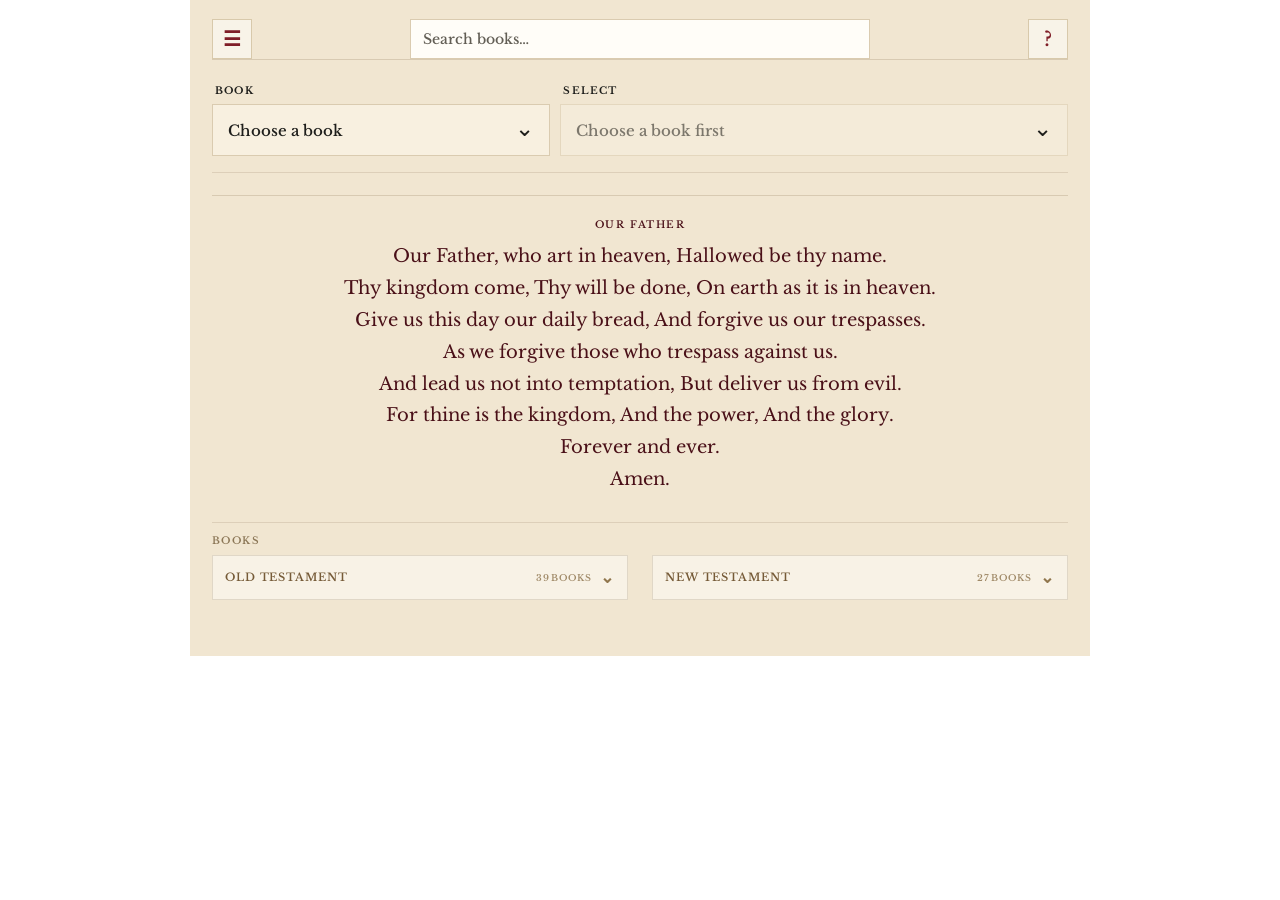
==== index.html @ ca4debf5 "Initial commit" ====
<!doctype html>
<html lang="en" data-page-font="caslon">
<head>
  <meta charset="utf-8" />
  <meta name="viewport" content="width=device-width, initial-scale=1, viewport-fit=cover" />
  <meta name="theme-color" content="#ffffff" />
  <title>Still Waters</title>
  <link rel="preconnect" href="https://fonts.googleapis.com" />
  <link rel="preconnect" href="https://fonts.gstatic.com" crossorigin />
  <link href="https://fonts.googleapis.com/css2?family=DM+Sans:wght@400;500;600&family=EB+Garamond:wght@400;500;600&family=Playfair+Display:wght@500;600&family=IM+Fell+English&family=Crimson+Pro:wght@400;500;600&family=Libre+Baskerville:wght@400;700&family=Old+Standard+TT:wght@400;700&family=Source+Serif+4:wght@400;500;600&display=swap" rel="stylesheet" />
  <link rel="stylesheet" href="style.css" />
  <link rel="stylesheet" href="directory.css" />
  <link rel="stylesheet" href="dictionary-ui.css" />
  <link rel="stylesheet" href="music-player.css" />
  <link rel="stylesheet" href="button-hints.css" />
  <link rel="stylesheet" href="help-tour.css" />
</head>
<body>
  <main class="shell">
    <header class="topline site-header"><div class="site-head-controls"><button id="tool-sidebar-toggle" class="tool-sidebar-toggle" type="button" aria-controls="tool-sidebar" aria-expanded="false" aria-label="Open tools sidebar" title="Tools">☰</button><div class="book-search-wrap header-book-search"><input id="book-search" type="search" aria-label="Search Bible books" aria-controls="book-search-results" aria-expanded="false" autocomplete="off" placeholder="Search books…" /><div id="book-search-results" class="book-search-results" role="listbox" aria-label="Matching Bible books" hidden></div></div><button id="open-help-tour" class="help-tour-launch" type="button" title="How to use this app" aria-label="Open the app guide">?</button></div></header>
    <aside id="tool-sidebar" class="tool-sidebar" role="dialog" aria-modal="true" aria-labelledby="tool-sidebar-title" hidden><div class="tool-sidebar-backdrop" data-close-tool-sidebar></div><section class="tool-sidebar-panel"><div class="tool-sidebar-heading"><h2 id="tool-sidebar-title">Tools</h2><button id="tool-sidebar-close" type="button" aria-label="Close tools">×</button></div><div class="topline-actions sidebar-actions"><div class="header-saved-tools" role="group" aria-label="Saved verses"><span id="saved-summary" class="saved-summary" title="Saved verses">0 ☆</span><div class="export-actions" aria-label="Back up saved verses"><button id="download-zip" type="button" title="Download saved verses as a ZIP" aria-label="Download saved verses as a ZIP" disabled>Download</button><input id="import-saved-json" type="file" accept=".json,application/json" hidden /></div><div class="music-widget"><button id="music-note-toggle" class="music-note-toggle" type="button" aria-label="Open music and score player" aria-expanded="false" title="Music">♫</button><section id="music-panel" class="music-panel" aria-label="Music and score player" hidden><div class="music-panel-heading"><span>Music &amp; scores</span><button id="close-music-panel" type="button" aria-label="Close music panel">×</button></div><label class="music-control-label" for="music-format-select">Playlist</label><select id="music-format-select" class="music-select"><option value="midi">Hymn MIDI</option><option value="responsorial">Responsorial MIDI</option><option value="christmas">Christmas MIDI</option><option value="mp3">MP3</option></select><label id="music-song-label" class="music-control-label" for="midi-track-select">Song</label><select id="midi-track-select" class="music-select" disabled></select><label id="music-score-label" class="music-control-label" for="score-pdf-select" hidden>Score PDF</label><select id="score-pdf-select" class="music-select" hidden><option value="">Choose a score…</option><option value="christmas.pdf">Christmas score</option><option value="singlescorepdf.pdf">Single score</option></select><div id="midi-transpose-row" class="midi-transpose-row"><span id="midi-key-readout">Key: —</span><select id="midi-transpose-select" aria-label="Transpose song" disabled></select></div><div id="midi-player-controls" class="midi-player-controls"><button id="midi-previous" type="button" aria-label="Previous song" title="Previous" disabled>◀</button><button id="midi-play" type="button" aria-label="Play song" title="Play" disabled>▶</button><button id="midi-next" type="button" aria-label="Next song" title="Next" disabled>▶|</button></div><audio id="mp3-audio" preload="none" hidden></audio><p id="midi-player-status" class="midi-player-status" role="status" aria-live="polite">Loading hymn playlist…</p></section></div><button id="open-kjv-dictionary" class="dictionary-launch dictionary-top-button" type="button" title="Dictionary" aria-label="Open the word dictionary">Aa</button><button id="open-bible-dictionary" class="dictionary-launch dictionary-top-button religious-dictionary-button" type="button" title="Religious dictionary" aria-label="Open Easton’s and Smith’s Bible dictionaries">B</button><div class="translation-menu-wrap"><button id="translation-toggle" type="button" aria-label="Choose Bible translation" aria-haspopup="true" aria-expanded="false" title="Translation">KJV</button><div id="translation-popover" class="translation-popover" hidden><label id="translation-field" class="field translation-field"><span class="field-label">Translation</span><span class="select-wrap"><select id="translation-select" aria-label="Choose a Bible translation" disabled><option>King James Version</option></select><span class="select-chevron" aria-hidden="true">⌄</span></span></label></div></div><span id="export-status" class="export-status" role="status" aria-live="polite"></span><div id="selection-tools" class="selection-tools" hidden><span id="selection-summary"></span><button id="save-highlight" type="button" hidden>Save highlight</button><button id="favorite-selection" type="button">Favorite selected</button><button id="copy-selection" type="button">Copy selected</button><button id="clear-selection" type="button">Clear</button></div></div><div class="prayer-menu-wrap"><button id="open-prayers" class="prayer-launch" type="button" aria-label="Choose a prayer" aria-haspopup="menu" aria-expanded="false" aria-controls="prayer-menu" title="Prayer"><span class="toolbar-icon-emoji" aria-hidden="true">⛪</span></button><div id="prayer-menu" class="prayer-menu" role="menu" aria-label="Prayers" hidden></div></div><div class="backup-wrap"><button id="backup-menu-toggle" class="backup-launch" type="button" aria-haspopup="menu" aria-expanded="false" aria-controls="backup-menu" aria-label="Save/Load App" title="Save/Load App"><span class="toolbar-icon-emoji" aria-hidden="true">💾</span></button><div id="backup-menu" class="backup-menu" role="menu" aria-label="Saved verse backup" hidden><button id="download-json" type="button" role="menuitem" disabled>Save app</button><button id="import-json-button" type="button" role="menuitem">Load app</button></div></div><button id="toggle-book-art-gallery" class="gallery-visibility-toggle" type="button" aria-controls="book-art-gallery" aria-expanded="false" aria-label="Show images at the bottom of the page" title="Show or hide images"><span aria-hidden="true">▧</span><span class="gallery-visibility-label">Show images</span></button><button id="side-art-toggle" class="side-art-toggle" type="button" aria-controls="side-art-left side-art-right" aria-expanded="false" aria-label="Show side images" title="Show side images"><span aria-hidden="true">▧</span><span class="side-art-toggle-label">Side images</span></button><button id="download-bible-zip" type="button" aria-label="Download the complete Bible as a ZIP" title="Download all" disabled><span class="toolbar-icon-emoji" aria-hidden="true">📖</span></button><button id="open-content-downloads" type="button" class="content-download-launch" aria-label="Download selected topics, devotionals, survey results, or prayers" title="Download selected content"><span class="toolbar-icon-emoji" aria-hidden="true">⬇</span></button></div></section></aside>
    <aside id="side-art-left" class="side-art side-art-left" aria-hidden="true" hidden><div id="side-art-left-stack" class="side-art-stack"></div></aside>
    <aside id="side-art-right" class="side-art side-art-right" aria-hidden="true" hidden><div id="side-art-right-stack" class="side-art-stack"></div></aside>
    <section class="browse" aria-label="Browse scripture">
      <label class="field book-field">
        <span class="field-label">Book</span>
        <span class="select-wrap"><select id="book-select" aria-label="Choose a book"><option value="" selected disabled>Choose a book</option></select><span class="select-chevron" aria-hidden="true">⌄</span></span>
      </label>
      <label class="field chapter-field">
        <span class="field-label" id="chapter-label">Select</span>
        <span class="select-wrap"><select id="chapter-select" aria-label="Chapter" disabled><option value="" selected disabled>Choose a book first</option></select><span class="select-chevron" aria-hidden="true">⌄</span></span>
      </label>
      <label class="field topic-field" id="topic-field" aria-hidden="true">
        <span class="field-label">Topic</span>
        <span class="select-wrap"><select id="topic-select" aria-label="Choose a topic" disabled><option value="" selected disabled>Choose a topic</option></select><span class="select-chevron" aria-hidden="true">⌄</span></span>
      </label>
    </section>
    <section class="reading" aria-live="polite">
      <div class="section-heading">
        <div><p class="eyebrow" id="topic-kicker"></p><h2 id="topic-title"></h2></div>
      </div>
      <div id="selected-chapter"></div>
      <p class="empty-state" id="empty-state" hidden>No matching chapters.</p>
    </section>
    <section class="our-father-prayer" aria-labelledby="our-father-title">
      <h2 id="our-father-title">Our Father</h2>
      <div id="our-father-prayer-text"></div>
    </section>
    <nav id="book-directory" class="book-directory" aria-label="Bible books">
      <div class="directory-label">Books</div>
      <div id="book-link-list" class="book-directory-groups"></div>
      <div id="book-info-card" class="book-info-card" role="tooltip" hidden></div>
    </nav>
    <section id="book-art-gallery" class="book-art-gallery" aria-label="Biblical artwork" hidden>
      <div id="book-art-grid" class="book-art-grid"></div>
    </section>
    <dialog id="gallery-lightbox" class="gallery-lightbox" aria-label="Enlarged artwork">
      <button class="gallery-lightbox-close" type="button" aria-label="Close enlarged image">×</button>
      <img id="gallery-lightbox-image" alt="" />
    </dialog>
    <div id="font-menu" class="font-menu" role="menu" aria-label="Choose a page font" hidden></div>
  </main>
  <dialog id="bible-export-dialog" class="bible-export-dialog" aria-labelledby="bible-export-title">
    <div class="dialog-heading">
      <div><p class="eyebrow">FULL BIBLE EXPORT</p><h2 id="bible-export-title">Are you sure you want to download the Bible?</h2></div>
      <button id="close-bible-export" class="dialog-close" type="button" aria-label="Close">×</button>
    </div>
    <p class="bible-export-copy">Download all books, or choose just the books you need.</p>
    <div id="bible-export-choices" class="bible-export-choices">
      <button id="export-all-bible" class="bible-export-action" type="button">Download all 66 books</button>
      <button id="show-bible-book-picker" class="bible-export-action secondary" type="button">Choose specific books</button>
    </div>
    <section id="bible-book-picker" class="bible-book-picker" hidden>
      <div class="bible-picker-heading"><h3>Select books</h3><span id="bible-selection-count">0 selected</span></div>
      <div id="bible-export-book-list" class="bible-export-book-list"></div>
      <div class="bible-picker-actions"><button id="back-bible-export" class="bible-export-back" type="button">Back</button><button id="export-selected-bible" class="bible-export-action" type="button" disabled>Download selected books</button></div>
    </section>
    <p id="bible-export-dialog-status" class="bible-export-dialog-status" role="status" aria-live="polite"></p>
  </dialog>
  <dialog id="content-download-dialog" class="verse-dialog content-download-dialog" aria-labelledby="content-download-title">
    <div class="dialog-heading"><div><p class="eyebrow">DOWNLOAD SELECTIONS</p><h2 id="content-download-title">Choose what to download</h2></div><button id="close-content-download" class="dialog-close" type="button" aria-label="Close downloads">×</button></div>
    <div class="content-download-tabs" role="tablist" aria-label="Download category">
      <button type="button" role="tab" data-content-kind="topics" aria-selected="true">Topics</button>
      <button type="button" role="tab" data-content-kind="devotionals" aria-selected="false">Devotionals</button>
      <button type="button" role="tab" data-content-kind="surveys" aria-selected="false">Survey results</button>
      <button type="button" role="tab" data-content-kind="prayers" aria-selected="false">Prayers</button>
    </div>
    <p id="content-download-summary" class="content-download-summary">Select topics to export with their related chapters.</p>
    <div class="content-download-tools"><input id="content-download-search" type="search" autocomplete="off" placeholder="Filter selections…" aria-label="Filter download selections" /><button id="content-download-select-visible" type="button">Select visible</button></div>
    <div id="content-download-list" class="content-download-list" role="group" aria-label="Available downloads"></div>
    <div class="content-download-footer"><span id="content-download-count">0 selected</span><button id="download-content-selected" type="button" disabled>Download selected (.txt)</button></div>
    <p id="content-download-status" class="content-download-status" role="status" aria-live="polite"></p>
  </dialog>
  <dialog id="experience-dialog" class="experience-dialog" aria-label="Devotional and survey">
    <div class="dialog-heading"><button id="close-experience-dialog" class="dialog-close" type="button" aria-label="Close">×</button></div>
    <div class="experience-choices"><a class="experience-choice" href="sermon.html">Devotional <span aria-hidden="true">↗</span></a><button id="open-message-questionnaire" class="experience-choice" type="button">Survey <span aria-hidden="true">↗</span></button></div>
  </dialog>
  <dialog id="dictionary-dialog" class="verse-dialog dictionary-dialog" aria-labelledby="dictionary-title">
    <div class="dialog-heading">
      <div><p class="eyebrow">KING JAMES VERSION</p><h2 id="dictionary-title">Word dictionary</h2></div>
      <button id="close-dictionary" class="dialog-close" type="button" aria-label="Close dictionary">×</button>
    </div>
    <p id="dictionary-summary" class="dictionary-summary">Building the KJV word index…</p>
    <label class="dictionary-search-wrap"><span class="sr-only">Find a KJV word</span><input id="dictionary-search" type="search" autocomplete="off" placeholder="Search all KJV words…" /></label>
    <div class="dictionary-columns">
      <div id="dictionary-word-list" class="dictionary-word-list" role="listbox" aria-label="KJV words"></div>
      <section id="dictionary-entry" class="dictionary-entry" aria-live="polite"><p class="dictionary-prompt">Choose a word to see its pronunciation, part of speech, definitions, and KJV usage.</p></section>
    </div>
  </dialog>
  <dialog id="bible-dictionary-dialog" class="verse-dialog dictionary-dialog bible-dictionary-dialog" aria-labelledby="bible-dictionary-title">
    <div class="dialog-heading">
      <div><p class="eyebrow">EASTON’S · SMITH’S</p><h2 id="bible-dictionary-title">Religious dictionary</h2></div>
      <button id="close-bible-dictionary" class="dialog-close" type="button" aria-label="Close religious dictionary">×</button>
    </div>
    <p id="bible-dictionary-summary" class="dictionary-summary">Search local Easton’s and Smith’s Bible dictionary entries.</p>
    <label class="dictionary-search-wrap"><span class="sr-only">Search religious dictionary</span><input id="bible-dictionary-search" type="search" autocomplete="off" placeholder="Search a Bible name or term…" /></label>
    <div class="dictionary-columns">
      <div id="bible-dictionary-results" class="dictionary-word-list" role="listbox" aria-label="Religious dictionary entries"><p class="dictionary-prompt">Enter a name or term to begin.</p></div>
      <section id="bible-dictionary-detail" class="dictionary-entry" aria-live="polite"><p class="dictionary-prompt">Choose an entry to read its definition and Scripture references.</p></section>
    </div>
  </dialog>
  <dialog id="verse-dialog" class="verse-dialog" aria-labelledby="dialog-reference">
    <div class="dialog-heading">
      <div><p class="eyebrow">A closer look</p><h2 id="dialog-reference"></h2></div>
      <button id="close-verse-dialog" class="dialog-close" type="button" aria-label="Close">×</button>
    </div>
    <div class="verse-pagination">
      <button id="previous-verse" type="button">‹ Previous</button>
      <span id="verse-position"></span>
      <button id="next-verse" type="button">Next ›</button>
    </div>
    <div class="scroll-reader-controls">
      <button id="scroll-mode-toggle" type="button" aria-pressed="false">Scroll rest of this book</button>
      <label id="scroll-speed-control" hidden>Speed <input id="scroll-speed" type="range" min="5" max="80" step="5" value="20" /><output id="scroll-speed-value">20 px/s</output></label>
    </div>
    <div id="scroll-reader-pane" class="scroll-reader-pane" aria-label="Scrolling reading from this verse to the end of this book" tabindex="0" hidden></div>
    <label class="read-progress-toggle"><input id="mark-read-verse" type="checkbox"><span>Mark as read</span></label>
    <section class="translation-block">
      <div class="translation-heading"><p id="translation-name" class="translation-label">King James Version</p></div>
      <p id="dialog-kjv" class="dialog-verse"></p>
      <details id="all-translation-details" class="all-translation-details">
        <summary>See all translation versions</summary>
        <p id="translation-compare-status" class="translation-compare-status" role="status" aria-live="polite"></p>
        <div id="all-translation-versions" class="all-translation-versions"></div>
      </details>
    </section>
    <div class="verse-tools">
      <div class="verse-action-row"><button id="favorite-verse" class="favorite-button" type="button" aria-pressed="false">☆ Favorite</button><button id="highlight-verse" class="highlight-verse-button" type="button" aria-pressed="false">Highlight verse</button><button id="copy-active-verse" class="copy-verse-button" type="button">Copy verse</button></div>
      <label class="note-label" for="verse-note">Your note<textarea id="verse-note" rows="4" placeholder="Add a note to this verse…"></textarea></label>
      <div class="note-actions"><span id="note-status" role="status"></span><button id="save-note" class="save-note-button" type="button">Save note</button></div>
      <div class="verse-export-actions"><button id="download-current-jpg" type="button">Download JPG</button><button id="download-current-verse" type="button">All formats ZIP</button><span id="verse-export-status" role="status" aria-live="polite"></span></div>
    </div>
  </dialog>
  <dialog id="message-dialog" class="message-dialog" aria-labelledby="message-dialog-title">
    <div class="dialog-heading">
      <div><h2 id="message-dialog-title">Survey</h2></div>
      <button id="close-message-dialog" class="dialog-close" type="button" aria-label="Close">×</button>
    </div>
    <p class="message-privacy">Answer whichever questions you like—one or several. Your answers help choose Scripture and shape a short reflection; they aren’t saved by this page.</p>
    <button id="random-survey-answers" class="random-survey-answers" type="button">Random answers</button>
    <form id="message-questionnaire-form" class="message-form">
      <details class="question-group moment-group" data-question="moment"><summary>Which line feels closest to where you are today? <span class="multi-hint">Choose one or more</span><span class="selected-count" aria-live="polite"></span></summary><div class="question-options"></legend>
        <label><input type="checkbox" name="moment" value="carry"><span>I’m carrying more than usual.</span></label>
        <label><input type="checkbox" name="moment" value="waiting"><span>I’m waiting on something important.</span></label>
        <label><input type="checkbox" name="moment" value="next"><span>I need to decide what comes next.</span></label>
        <label><input type="checkbox" name="moment" value="thanks"><span>I want to notice what’s good.</span></label>
        <label><input type="checkbox" name="moment" value="quiet"><span>I need a quiet place to begin.</span></label>
        <label><input type="checkbox" name="moment" value="change"><span>Something has changed, and I’m finding my footing again.</span></label>
        <label><input type="checkbox" name="moment" value="unsure"><span>I can’t quite name it.</span></label></div></details>
      <details class="question-group" data-question="wish"><summary>What would you like to carry away? <span class="multi-hint">Choose one or more</span><span class="selected-count" aria-live="polite"></span></summary><div class="question-options"></legend>
        <label><input type="checkbox" name="wish" value="keep-going"><span>Words that help me keep going.</span></label>
        <label><input type="checkbox" name="wish" value="steady"><span>A reminder of what remains steady.</span></label>
        <label><input type="checkbox" name="wish" value="next-step"><span>A thought for the next step.</span></label>
        <label><input type="checkbox" name="wish" value="breathing"><span>A little room to breathe.</span></label>
        <label><input type="checkbox" name="wish" value="day"><span>Words to carry into the day.</span></label></div></details>
      <details class="question-group" data-question="stage"><summary>Which part of the process feels most like yours? <span class="multi-hint">Choose one or more</span><span class="selected-count" aria-live="polite"></span></summary><div class="question-options"></legend>
        <label><input type="checkbox" name="stage" value="starting"><span>I’m just beginning to think it through.</span></label>
        <label><input type="checkbox" name="stage" value="middle"><span>I’m in the middle of it.</span></label>
        <label><input type="checkbox" name="stage" value="next"><span>I’m ready to take a next step.</span></label>
        <label><input type="checkbox" name="stage" value="looking-back"><span>I’m looking back on what happened.</span></label>
        <label><input type="checkbox" name="stage" value="unsure"><span>I’m not sure yet.</span></label></div></details>
      <details class="question-group" data-question="tone"><summary>What tone would feel right today? <span class="multi-hint">Choose one or more</span><span class="selected-count" aria-live="polite"></span></summary><div class="question-options"></legend>
        <label><input type="checkbox" name="tone" value="calm"><span>Calm and gentle.</span></label>
        <label><input type="checkbox" name="tone" value="direct"><span>Clear and direct.</span></label>
        <label><input type="checkbox" name="tone" value="reflective"><span>Reflective and spacious.</span></label>
        <label><input type="checkbox" name="tone" value="encouraging"><span>Hopeful and encouraging.</span></label>
        <label><input type="checkbox" name="tone" value="mixed"><span>A mixture.</span></label></div></details>
      <details class="question-group" data-question="passage"><summary>Which kind of passage draws you in? <span class="multi-hint">Choose one or more</span><span class="selected-count" aria-live="polite"></span></summary><div class="question-options"></legend>
        <label><input type="checkbox" name="passage" value="story"><span>A story with people in it.</span></label>
        <label><input type="checkbox" name="passage" value="promise"><span>A promise to return to.</span></label>
        <label><input type="checkbox" name="passage" value="prayer"><span>A prayer or praise.</span></label>
        <label><input type="checkbox" name="passage" value="teaching"><span>A clear teaching.</span></label>
        <label><input type="checkbox" name="passage" value="poetry"><span>Poetic words or images.</span></label></div></details>
      <details class="question-group" data-question="timing"><summary>When might you read these verses? <span class="multi-hint">Choose one or more</span><span class="selected-count" aria-live="polite"></span></summary><div class="question-options"></legend>
        <label><input type="checkbox" name="timing" value="morning"><span>At the start of my day.</span></label>
        <label><input type="checkbox" name="timing" value="pause"><span>During a pause.</span></label>
        <label><input type="checkbox" name="timing" value="before-choice"><span>Before I make a decision.</span></label>
        <label><input type="checkbox" name="timing" value="evening"><span>At the close of the day.</span></label>
        <label><input type="checkbox" name="timing" value="anytime"><span>Whenever I need it.</span></label></div></details>
      <details class="question-group" data-question="focus"><summary>What would make this reflection useful to revisit? <span class="multi-hint">Choose one or more</span><span class="selected-count" aria-live="polite"></span></summary><div class="question-options"></legend>
        <label><input type="checkbox" name="focus" value="remember"><span>A line I can remember.</span></label>
        <label><input type="checkbox" name="focus" value="consider"><span>A thought to sit with.</span></label>
        <label><input type="checkbox" name="focus" value="step"><span>A next step to consider.</span></label>
        <label><input type="checkbox" name="focus" value="question"><span>A question for reflection.</span></label>
        <label><input type="checkbox" name="focus" value="simple"><span>Keep it simple.</span></label></div></details>
      <details class="question-group length-group"><summary>How many verses would you like?</summary><div class="question-options"><div class="length-options">
          <label><input type="radio" name="length" value="5" checked><span>5</span></label>
          <label><input type="radio" name="length" value="10"><span>10</span></label>
          <label><input type="radio" name="length" value="15"><span>15</span></label>
          <label><input type="radio" name="length" value="20"><span>20</span></label>
          <label><input type="radio" name="length" value="25"><span>25</span></label>
        </div></div></details>
      <label class="message-context-label">Anything else you’d like this to keep in mind?
        <textarea name="context" rows="3" maxlength="240" placeholder="Optional"></textarea>
      </label>
      <button class="create-message-button" type="submit">Find verses for me</button>
    </form>
    <div id="message-generating" class="message-generating" hidden>Gathering a few verses for you…</div>
    <section id="message-result" class="message-result" aria-live="polite" hidden>
      <p class="eyebrow">Verses for this moment</p>
      <p id="message-opening" class="message-opening"></p>
      <div id="message-verses"></div>
      <p id="message-closing" class="message-closing"></p>
    </section>
  </dialog>
  <aside id="help-tour" class="help-tour" role="dialog" aria-modal="false" aria-labelledby="help-tour-title" hidden>
    <div class="help-tour-card">
      <div class="help-tour-topline"><span id="help-tour-section"></span><button id="close-help-tour" type="button" aria-label="Close guide">×</button></div>
      <div class="help-tour-progress" aria-hidden="true"><span id="help-tour-progress-fill"></span></div>
      <div class="help-tour-copy" aria-live="polite"><p id="help-tour-count"></p><h2 id="help-tour-title"></h2><p id="help-tour-description"></p></div>
      <section id="help-tour-detail" class="help-tour-detail" aria-live="polite" hidden>
        <button id="help-tour-detail-back" class="help-tour-detail-back" type="button">← Back to tour</button>
        <p id="help-tour-detail-section" class="help-tour-detail-section"></p>
        <h2 id="help-tour-detail-title"></h2>
        <p id="help-tour-detail-intro"></p>
        <label id="help-tour-detail-filter-wrap" class="help-tour-detail-filter" hidden>Filter options<input id="help-tour-detail-filter" type="search" autocomplete="off" placeholder="Type to filter…"></label>
        <div id="help-tour-detail-list" class="help-tour-detail-list"></div>
      </section>
      <div class="help-tour-actions"><button id="help-tour-previous" type="button">Back</button><button id="help-tour-options" type="button">Show menu / options</button><button id="help-tour-next" type="button">Next</button></div>
    </div>
  </aside>
  <script type="module" src="app.js"></script>
  <script type="module" src="tool-sidebar.js"></script>
  <script type="module" src="book-art-gallery.js"></script>
</body>
</html>
---- style.css ----
.topic-field{display:none!important}
:root{color-scheme:light;--paper:#f4f1e9;--ink:#253b34;--muted:#7b8278;--line:#deded3;--white:#fffefa;--accent:#71866f;--gold:#aa9564}*{box-sizing:border-box}html{min-height:100%;background:var(--paper)}body{margin:0;min-height:100vh;background:radial-gradient(ellipse at 50% 0%,#fffdf5 0%,var(--paper) 62%);color:var(--ink);font-family:'DM Sans',sans-serif;-webkit-font-smoothing:antialiased}.shell{width:min(100% - 48px,680px);margin:0 auto;padding:28px 0 calc(48px + env(safe-area-inset-bottom))}.topline{display:flex;align-items:center;gap:10px;font-size:10px;font-weight:600;letter-spacing:.18em;color:#66766a}.mark{width:32px;height:32px;display:grid;place-items:center;border:1px solid #e4e3d7;border-radius:50%;background:#ebece2;color:var(--gold);font-size:17px;line-height:1;padding:0;cursor:pointer;font-family:Georgia,serif}#font-toggle[aria-pressed="true"]{background:#e4e5d8;border-color:#aeb9a9}.intro{padding:38px 0 27px;max-width:530px}.eyebrow{margin:0 0 10px;color:var(--accent);font-size:10px;font-weight:600;letter-spacing:.16em;text-transform:uppercase}h1,h2,h3{font-family:'Playfair Display',Georgia,serif;font-weight:500}h1{font-size:clamp(43px,8vw,62px);letter-spacing:-.045em;line-height:1.02;margin:0 0 15px}.subhead{max-width:430px;color:#68736a;font-size:14px;line-height:1.7;margin:0}.browse{display:grid;grid-template-columns:.8fr 1.2fr;gap:13px;margin-bottom:21px}.chapter-field,.search-wrap,.translation-field{grid-column:1/-1}.field{display:grid;gap:7px;min-width:0}.topic-field[hidden]{display:none}.field-label{padding-left:3px;color:#748074;font-size:10px;font-weight:600;letter-spacing:.12em;text-transform:uppercase}.select-wrap{position:relative;display:block}.select-wrap select{width:100%;height:52px;appearance:none;-webkit-appearance:none;border:1px solid #e2e1d7;border-radius:13px;background:var(--white);color:var(--ink);padding:0 42px 0 15px;font:500 15px 'DM Sans',sans-serif;box-shadow:0 4px 14px #253b3407;cursor:pointer}.select-wrap select:focus{outline:3px solid #93a28c55;border-color:#82947d}.select-wrap select:disabled{opacity:.55}.select-chevron{position:absolute;right:16px;top:50%;transform:translateY(-58%);pointer-events:none;color:#7b8977;font-size:23px;line-height:1}.search-wrap{grid-column:1/-1;height:49px;display:flex;align-items:center;gap:10px;padding:0 13px;background:#fdfcf7;border:1px solid #e2e1d7;border-radius:13px;color:#899287;box-shadow:0 4px 14px #253b3407}.search-icon{font-family:Georgia,serif;font-size:23px;line-height:1;transform:rotate(-20deg)}.search-wrap input{width:100%;min-width:0;border:0;outline:0;background:transparent;color:var(--ink);font:15px 'DM Sans',sans-serif}.search-wrap input::placeholder{color:#92988e}.clear-search{border:0;background:transparent;color:#778176;font-size:22px;cursor:pointer;padding:2px 4px}.reading{border-top:1px solid var(--line);padding-top:21px}.section-heading{display:flex;justify-content:space-between;align-items:end;gap:16px;margin:0 0 15px}.section-heading .eyebrow{margin-bottom:5px}h2{font-size:26px;letter-spacing:-.02em;margin:0}.count{font-size:11px;color:var(--muted);padding-bottom:4px;text-align:right;white-space:nowrap}.chapter-card{overflow:hidden;border:1px solid #e8e6dd;border-radius:17px;background:var(--white);box-shadow:0 8px 30px #253b3409}.chapter-heading{display:grid;grid-template-columns:42px 1fr 42px;align-items:center;gap:12px;margin:0 19px;padding:14px 0;border-bottom:1px solid #e9e7de}.chapter-title{min-width:0;text-align:center}.chapter-title h3{margin:0 0 3px;font-size:23px;letter-spacing:-.02em}.contextual-title{max-width:36ch;margin:0 auto 4px;color:#758271;font-family:'EB Garamond',Georgia,serif;font-size:16px;line-height:1.35;letter-spacing:.005em}.chapter-title span{color:var(--muted);font-size:11px}.chapter-nav{width:42px;height:42px;display:grid;place-items:center;border:1px solid #e4e5db;border-radius:50%;background:#f7f7f0;color:#60735f;font:400 29px/1 'DM Sans',sans-serif;cursor:pointer;transition:background .18s,border-color .18s,transform .18s}.chapter-nav:hover:not(:disabled){background:#e9ede3;border-color:#c8d0c3;transform:scale(1.04)}.chapter-nav:focus-visible{outline:3px solid #93a28c66;outline-offset:2px}.chapter-nav:disabled{opacity:.35;cursor:default}.full-verses{list-style:none;margin:0;padding:2px 20px 14px}.full-verses li{display:grid;grid-template-columns:23px minmax(0,1fr);gap:8px;padding:12px 0;border-bottom:1px solid #f0efe9;font-family:'Playfair Display',Georgia,serif;font-size:16px;line-height:1.72;color:#30433a;overflow-wrap:anywhere}.full-verses li:last-child{border-bottom:0}.verse-number{font:500 10px 'DM Sans',sans-serif;color:#8b9885;padding-top:6px;font-variant-numeric:tabular-nums}.empty-state{margin:0;padding:20px 2px;color:var(--muted);font-size:14px;line-height:1.6}.quiet-note{display:flex;justify-content:center;align-items:center;gap:8px;color:#92968b;font-size:11px;margin-top:22px}.quiet-note span:first-child{color:var(--gold)}.sr-only{position:absolute;width:1px;height:1px;padding:0;margin:-1px;overflow:hidden;clip:rect(0,0,0,0);white-space:nowrap;border:0}select,input,button{font-size:16px}@media(min-width:700px){.intro{padding-top:45px}.browse{gap:15px}.search-wrap{height:51px}.full-verses li{font-size:17px;padding:14px 0}}@media(max-width:560px){.shell{width:min(100% - 36px,440px);padding-top:calc(16px + env(safe-area-inset-top));padding-bottom:calc(30px + env(safe-area-inset-bottom))}.topline{font-size:9px}.mark{width:30px;height:30px}.intro{padding:29px 0 21px}.eyebrow{font-size:9px;margin-bottom:8px}h1{font-size:clamp(42px,11.8vw,50px);line-height:1.02;margin-bottom:12px}.subhead{font-size:13px;line-height:1.6}.browse{grid-template-columns:.85fr 1.15fr;gap:9px 10px;margin-bottom:17px}.field{gap:5px}.field-label{font-size:9px}.select-wrap select{height:49px;border-radius:12px;font-size:16px;padding-left:12px}.chapter-field,.search-wrap{grid-column:1/-1}.search-wrap{height:47px;border-radius:12px}.reading{padding-top:18px}.section-heading{align-items:center;margin-bottom:12px}h2{font-size:23px}.count{max-width:112px;white-space:normal;font-size:10px;line-height:1.4}.chapter-heading{grid-template-columns:42px 1fr 42px;gap:8px;margin:0 14px;padding:12px 0}.chapter-title h3{font-size:22px}.contextual-title{font-size:15px}.chapter-nav{width:42px;height:42px}.full-verses{padding:1px 15px 11px}.full-verses li{grid-template-columns:19px minmax(0,1fr);gap:7px;padding:11px 0;font-size:16px;line-height:1.74}.verse-number{font-size:10px;padding-top:5px}.quiet-note{margin-top:19px}}@media(max-width:360px){.shell{width:calc(100% - 30px)}h1{font-size:41px}.full-verses li{font-size:15px}}@media(prefers-reduced-motion:reduce){*,*::before,*::after{scroll-behavior:auto!important;transition-duration:.01ms!important;animation-duration:.01ms!important}}
.prayer-text {
  margin: 0;
  max-width: 42rem;
  padding: 20px 22px 26px;
  color: #30433a;
  font-family: 'Playfair Display', Georgia, serif;
  font-size: clamp(1.2rem, 4.5vw, 1.42rem);
  line-height: 1.82;
  white-space: pre-line;
}

.inserted-bracket { color: #c3c7c0; }

.our-father-scroll{height:72px;position:relative;overflow:hidden;margin:14px 0 0;border-block:1px solid #e5e2d8;mask-image:linear-gradient(to right,transparent,#000 6%,#000 94%,transparent);-webkit-mask-image:linear-gradient(to right,transparent,#000 6%,#000 94%,transparent)}.prayer-scroll-window{height:100%;position:relative;overflow:hidden;display:flex;align-items:center}.prayer-scroll-copy{position:absolute;top:50%;left:0;display:flex;width:max-content;margin:0;color:#788476;text-align:left;font:18px/1.4 'EB Garamond',Georgia,serif;white-space:nowrap;animation:our-father-marquee 100s linear infinite;will-change:transform}.prayer-scroll-copy span{flex:none;margin-right:4rem}.our-father-scroll:hover .prayer-scroll-copy{animation-play-state:paused}@keyframes our-father-marquee{from{transform:translate(0,-50%)}to{transform:translate(-50%,-50%)}}@media(prefers-reduced-motion:reduce){.prayer-scroll-copy{position:relative;top:auto;animation:none;transform:none;will-change:auto}.prayer-scroll-window{overflow-x:auto;overflow-y:hidden;scrollbar-width:none}.prayer-scroll-window::-webkit-scrollbar{display:none}.our-father-scroll{mask-image:none;-webkit-mask-image:none}}

.saved-tools{display:grid;grid-template-columns:minmax(0,1fr) auto;align-items:center;gap:8px 12px;margin:0 0 18px;padding:10px 12px;border:1px solid #e5e3d9;border-radius:14px;background:#fffefa}.saved-summary{color:#758073;font-size:12px}.export-actions{display:flex;gap:6px}.export-actions button,.save-note-button{min-height:34px;padding:0 12px;border:1px solid #dfe2d8;border-radius:10px;background:#f7f7f1;color:#526650;font:600 11px 'DM Sans',sans-serif;cursor:pointer}.export-actions button:hover:not(:disabled),.save-note-button:hover{background:#e9ede3}.export-actions button:disabled{opacity:.42;cursor:default}.export-status{grid-column:1/-1;min-height:0;color:#778476;font-size:11px}.verse-row{cursor:pointer;transition:background .15s}.verse-row:hover{background:#f8f7f2}.verse-row:focus-visible{outline:2px solid #94a18e;outline-offset:1px;border-radius:5px}.verse-dialog{width:min(92vw,560px);max-width:calc(100vw - 28px);max-height:min(88vh,780px);overflow-y:auto;border:1px solid #e4e1d7;border-radius:20px;padding:22px;background:#fffefa;color:var(--ink);box-shadow:0 22px 80px #15251c40}.verse-dialog::backdrop{background:#18251f88;backdrop-filter:blur(3px)}.dialog-heading{display:flex;align-items:flex-start;justify-content:space-between;gap:15px;margin-bottom:14px}.dialog-heading .eyebrow{margin-bottom:5px}.dialog-heading h2{font-size:25px}.dialog-close{width:38px;height:38px;border:1px solid #e3e2d8;border-radius:50%;background:#f8f7f1;color:#667366;font:24px/1 'DM Sans',sans-serif;cursor:pointer}.translation-block{margin:0 0 10px;padding:13px 15px;border:1px solid #eeece4;border-radius:13px;background:#fbfaf6}.translation-label{margin:0 0 6px;color:#768274;font-size:9px;font-weight:600;letter-spacing:.13em;text-transform:uppercase}.dialog-verse{margin:0;color:#30433a;font:16px/1.7 'Playfair Display',Georgia,serif;white-space:pre-line;overflow-wrap:anywhere}.verse-tools{margin-top:15px;padding-top:14px;border-top:1px solid #e8e6de}.favorite-button{padding:8px 12px;border:1px solid #d9dfd4;border-radius:10px;background:#f6f7f1;color:#586b56;font:600 12px 'DM Sans',sans-serif;cursor:pointer}.favorite-button[aria-pressed="true"]{background:#eef1e7;color:#74834e}.note-label{display:grid;gap:7px;margin-top:15px;color:#647264;font-size:11px;font-weight:600;letter-spacing:.04em}.note-label textarea{width:100%;min-height:92px;resize:vertical;padding:11px 12px;border:1px solid #e0e2d9;border-radius:11px;background:#fffefa;color:var(--ink);font:14px/1.6 'DM Sans',sans-serif;letter-spacing:normal}.note-label textarea:focus{outline:3px solid #93a28c55;border-color:#82947d}.note-actions{display:flex;justify-content:space-between;align-items:center;gap:12px;margin-top:10px}.note-actions [role="status"]{color:#748074;font-size:11px}.save-note-button{min-width:92px;background:#e9ede3}@media(max-width:560px){.saved-tools{padding:9px 10px;gap:7px}.saved-summary{font-size:11px}.export-actions{gap:5px}.export-actions button{min-width:44px;padding:0 9px}.verse-dialog{padding:17px;border-radius:17px}.dialog-heading h2{font-size:23px}.dialog-verse{font-size:15px}}

.prayer-description{margin:0 21px 2px;text-align:center;color:#879083;font-size:11px;letter-spacing:.04em}.prayer-note{margin:0 22px;padding:12px 0 18px;border-top:1px solid #eeeae1;color:#7d8478;font:italic 12px/1.65 'DM Sans',sans-serif}.prayer-note:first-letter{font-style:normal}@media(max-width:560px){.prayer-description{margin-inline:16px}.prayer-note{margin-inline:16px;font-size:11px}}

.selection-tools{grid-column:1/-1;display:flex;align-items:center;gap:8px;flex-wrap:wrap;padding-top:8px;border-top:1px solid #eeece4;color:#758073;font-size:11px}.selection-tools[hidden]{display:none}.selection-tools span{margin-right:auto}.selection-tools button,.chapter-actions button{min-height:32px;padding:0 11px;border:1px solid #dde1d7;border-radius:9px;background:#f7f7f1;color:#576a55;font:600 11px 'DM Sans',sans-serif;cursor:pointer}.selection-tools button:hover,.chapter-actions button:hover{background:#e9ede3}.chapter-actions{display:flex;justify-content:flex-end;gap:8px;padding:9px 18px 0}.chapter-actions button[aria-pressed="true"]{background:#edf0e6;color:#71804b}.verse-select-box{display:none;width:17px;height:17px;align-self:start;margin:4px 0 0;accent-color:#73866b;cursor:pointer}.full-verses.selecting-verses li{grid-template-columns:19px 23px minmax(0,1fr)}.full-verses.selecting-verses .verse-select-box{display:block}.verse-row.verse-selected{background:#f6f2e2}.verse-row,.verse-row *{-webkit-user-select:text;user-select:text;-webkit-touch-callout:default}.verse-row ::selection{background:#eedb91;color:#253b34}.verse-row{touch-action:auto}@media(max-width:560px){.chapter-actions{padding:8px 14px 0}.selection-tools{gap:6px}.selection-tools button,.chapter-actions button{padding-inline:9px}}

.verse-pagination{display:flex;align-items:center;justify-content:space-between;gap:10px;margin:0 0 13px}.verse-pagination button{min-height:34px;padding:0 10px;border:1px solid #e0e2d9;border-radius:9px;background:#f8f7f1;color:#5a6b58;font:500 11px 'DM Sans',sans-serif;cursor:pointer}.verse-pagination button:disabled{opacity:.4;cursor:default}.verse-pagination span{color:#8a9187;font-size:10px;font-variant-numeric:tabular-nums}@media(max-width:560px){.verse-pagination{margin-bottom:11px}}

.verse-highlight{background:#f0df9f;color:inherit;border-radius:2px;-webkit-box-decoration-break:clone;box-decoration-break:clone}.jesus-speech{color:#7f1d27;font-weight:700}.selection-tools button#save-highlight{background:#f5edcf;border-color:#e4d89f;color:#786633}mark.verse-highlight{color:inherit}

.inserted-word-text{color:#253b34;font-weight:400}

.message-launch{display:inline-flex;align-items:center;gap:10px;margin-top:17px;padding:9px 13px;border:1px solid #dfe2d8;border-radius:10px;background:#f7f7f1;color:#566b56;font:600 12px 'DM Sans',sans-serif;cursor:pointer}.message-launch:hover{background:#e9ede3}.message-launch span{color:#aa9564}.section-actions{display:flex;justify-content:flex-end;gap:8px;flex-wrap:wrap;padding:9px 18px 0}.section-actions button{min-height:32px;padding:0 10px;border:1px solid #dde1d7;border-radius:9px;background:#f7f7f1;color:#576a55;font:600 10px 'DM Sans',sans-serif;cursor:pointer}.section-actions button:hover{background:#e9ede3}.section-actions button[aria-pressed="true"]{background:#edf0e6;color:#71804b}.message-dialog{width:min(92vw,650px);max-width:calc(100vw - 26px);max-height:90vh;overflow-y:auto;border:1px solid #e2dfd5;border-radius:20px;padding:22px;background:#fffefa;color:var(--ink);box-shadow:0 22px 80px #15251c40}.message-dialog::backdrop{background:#18251f88;backdrop-filter:blur(3px)}.message-dialog .dialog-heading{margin-bottom:6px}.message-privacy{margin:0 0 17px;color:#828a7f;font-size:11px;line-height:1.55}.message-form{display:grid;gap:16px}.question-group{min-width:0;margin:0;padding:0;border:0}.question-group legend{margin-bottom:8px;color:#48594d;font:600 13px 'DM Sans',sans-serif}.question-group>label{display:flex;align-items:flex-start;gap:9px;margin:5px 0;padding:8px 10px;border:1px solid #eeece4;border-radius:10px;background:#fcfbf8;color:#4d5d51;font-size:12px;line-height:1.5;cursor:pointer}.question-group>label:has(input:checked){border-color:#b8c2b0;background:#f1f3eb}.question-group input{flex:0 0 auto;width:16px;height:16px;margin:1px 0 0;accent-color:#74876f}.length-options{display:flex;gap:7px}.length-options label{flex:1}.length-options input{position:absolute;opacity:0;pointer-events:none}.length-options span{display:grid;place-items:center;min-height:39px;border:1px solid #e3e4db;border-radius:10px;background:#fcfbf8;color:#647363;font-size:13px;cursor:pointer}.length-options input:checked+span{border-color:#92a28d;background:#edf0e6;color:#405744;font-weight:600}.length-options input:focus-visible+span{outline:3px solid #93a28c55}.message-context-label{display:grid;gap:7px;color:#667366;font-size:11px;font-weight:600}.message-context-label textarea{width:100%;resize:vertical;padding:10px 11px;border:1px solid #e0e2d9;border-radius:10px;background:#fffefa;color:var(--ink);font:13px/1.55 'DM Sans',sans-serif}.create-message-button{min-height:45px;border:0;border-radius:11px;background:#60765f;color:white;font:600 13px 'DM Sans',sans-serif;cursor:pointer}.create-message-button:hover{background:#4d634e}.message-generating{padding:28px 0;text-align:center;color:#72816f;font:italic 17px 'EB Garamond',Georgia,serif}.message-result{padding-top:7px}.message-opening,.message-closing{color:#52634f;font:16px/1.7 'EB Garamond',Georgia,serif}.message-verse-entry{padding:13px 0;border-top:1px solid #e9e7de}.message-verse-entry h3{margin:0 0 6px;color:#788476;font:600 10px 'DM Sans',sans-serif;letter-spacing:.05em}.message-verse-text{margin:0;color:#30433a;font:16px/1.75 'Playfair Display',Georgia,serif}.message-commentary{margin:9px 0 0;padding-left:11px;border-left:2px solid #b7c2af;color:#6d786b;font:13px/1.65 'DM Sans',sans-serif}.message-result .message-closing{margin:17px 0 2px;padding-top:12px;border-top:1px solid #e9e7de}@media(max-width:560px){.message-dialog{padding:17px;border-radius:17px}.message-dialog .dialog-heading h2{font-size:23px}.section-actions{justify-content:space-between;gap:6px;padding-inline:12px}.section-actions button{padding-inline:8px;font-size:9px}.comparison-verse{padding:12px}.message-launch{margin-top:13px}}

.message-form[hidden]{display:none}.chapter-actions{flex-wrap:wrap;justify-content:space-between}

.message-dialog>.dialog-heading{position:sticky;top:-20px;z-index:2;padding:7px 0 9px;background:#fffefa}

.multi-hint{display:block;margin-top:3px;color:#899185;font:400 10px 'DM Sans',sans-serif}

.message-verse-actions{display:flex;align-items:flex-start;gap:7px;flex-wrap:wrap;margin-top:11px}.message-save-button{min-height:31px;padding:5px 9px;border:1px solid #dfe3d9;border-radius:8px;background:#fbfaf6;color:#566b56;font:600 10px 'DM Sans',sans-serif;cursor:pointer}.message-save-button:hover{background:#eef1e8}.message-save-button[aria-pressed="true"]{border-color:#b8c4ae;background:#edf0e6;color:#526747}.message-note-editor{min-width:82px}.message-note-editor summary{min-height:31px;padding:7px 9px;border:1px solid #dfe3d9;border-radius:8px;background:#fbfaf6;color:#566b56;font:600 10px 'DM Sans',sans-serif;cursor:pointer;list-style:none}.message-note-editor summary::-webkit-details-marker{display:none}.message-note-editor[open]{flex:1 1 100%}.message-note-editor textarea{display:block;width:100%;margin-top:7px;padding:9px 10px;resize:vertical;border:1px solid #e0e2d9;border-radius:9px;background:#fffefa;color:var(--ink);font:13px/1.55 'DM Sans',sans-serif}.message-note-footer{display:flex;align-items:center;justify-content:space-between;gap:8px;margin-top:6px}.message-note-status{color:#71816f;font:11px 'DM Sans',sans-serif}

:root{--accent-red:#7f1d27}.select-wrap select{border-color:#e4d8d5}.select-wrap select:hover{border-color:#c9999c}.select-wrap select:focus{outline:3px solid #7f1d2726;border-color:var(--accent-red)}.select-chevron{color:var(--accent-red)}.search-wrap:focus-within{border-color:var(--accent-red);box-shadow:0 0 0 3px #7f1d271c,0 4px 14px #253b3407}.search-icon,.clear-search{color:#8d343b}.question-group input{accent-color:var(--accent-red)}.question-group>label:has(input:checked){border-color:#c48d91;background:#f8eeee}.length-options input:checked+span{border-color:#bd858a;background:#f6e9e9;color:#78252d}.message-context-label textarea:focus,.message-note-editor textarea:focus{outline:3px solid #7f1d2724;border-color:var(--accent-red)}.message-launch span{color:var(--accent-red)}.message-save-button:focus-visible,.create-message-button:focus-visible,.message-launch:focus-visible{outline:3px solid #7f1d2733;outline-offset:2px}

.question-group>summary{position:relative;display:block;padding:1px 56px 0 0;color:#48594d;font:600 13px/1.45 'DM Sans',sans-serif;cursor:pointer;list-style:none}.question-group>summary::-webkit-details-marker{display:none}.question-group>summary::after{content:'+';position:absolute;right:4px;top:0;color:var(--accent-red);font:400 19px/1 'DM Sans',sans-serif}.question-group[open]>summary::after{content:'−'}.question-group>summary:focus-visible{outline:2px solid #7f1d2733;outline-offset:3px;border-radius:3px}.question-group .multi-hint{margin-top:3px}.question-group .selected-count{position:absolute;right:23px;top:2px;color:#8b343b;font:500 9px 'DM Sans',sans-serif}.question-options{display:grid;gap:0;padding-top:8px}.question-options>label{display:flex;align-items:flex-start;gap:9px;margin:5px 0;padding:8px 10px;border:1px solid #eeece4;border-radius:10px;background:#fcfbf8;color:#4d5d51;font-size:12px;line-height:1.5;cursor:pointer}.question-options>label:has(input:checked){border-color:#c48d91;background:#f8eeee}

.artwork-slideshow{margin-top:42px;padding-top:19px;border-top:1px solid var(--line)}.artwork-heading{display:flex;align-items:center;justify-content:center;margin-bottom:12px}.artwork-position{color:#878b80;font:11px 'DM Sans',sans-serif;font-variant-numeric:tabular-nums}.artwork-figure{margin:0}.artwork-figure img{display:block;width:100%;height:clamp(280px,62vh,620px);object-fit:contain;border-radius:15px;background:#e9e5dc}.artwork-figure figcaption{padding:10px 2px 0;color:#56645a;font:16px 'EB Garamond',Georgia,serif;text-align:center}.artwork-credit{display:block;margin-top:3px;color:#858a80;font:11px 'DM Sans',sans-serif;letter-spacing:.02em}@media(max-width:560px){.artwork-slideshow{margin-top:32px;padding-top:16px}.artwork-figure img{height:clamp(280px,58vh,510px);border-radius:12px}}



.intro-actions{display:flex;align-items:center;gap:8px;flex-wrap:wrap}.message-launch,.sermon-launch{display:inline-flex;align-items:center;gap:10px;margin-top:17px;padding:9px 13px;border:1px solid #dfe2d8;border-radius:10px;background:#f7f7f1;color:#566b56;font:600 12px 'DM Sans',sans-serif;cursor:pointer;text-decoration:none}.message-launch:hover,.sermon-launch:hover{background:#e9ede3}.message-launch span,.sermon-launch span{color:#aa9564}
.artwork-start{display:block;width:100%;padding:0;border:0;border-radius:15px;background:transparent;cursor:pointer}.artwork-start:focus-visible{outline:3px solid #93a28c;outline-offset:4px}.artwork-start.is-playing{cursor:default}
html.bible-1611 body,html.bible-1611 body *{font-family:"IM Fell English",Georgia,serif!important}html.bible-1611 #font-toggle{font-family:Georgia,serif!important}

:root{--paper:#ead9b8;--ink:#3c2e20;--muted:#7e6e58;--line:#cdbb98;--white:#f5ead3;--accent:#77583a;--gold:#987447}html{background:#e5d1ac}body{background:radial-gradient(ellipse at 50% 0%,#f8efdE 0%,#f0e2c6 58%,#e7d4b1 100%)}.chapter-card{background:rgba(247,238,218,.52);border-color:#d1bf9e;box-shadow:none}.saved-tools{background:transparent;border:0;border-block:1px solid #d3c09e;border-radius:0;box-shadow:none}.select-wrap select,.search-wrap,.export-actions button{background:#f4e9d1;border-color:#cfbd9a;box-shadow:none}.translation-block,.verse-dialog,.message-dialog{background:#f3e7ce;border-color:#cfbd9a;box-shadow:0 12px 40px #43321c22}.full-verses li{border-color:#ddceb0}.chapter-nav,.selection-tools button,.chapter-actions button,.message-launch,.sermon-launch{background:#f1e4c8;border-color:#cdb995;color:#4c3c28}.chapter-nav:hover:not(:disabled),.selection-tools button:hover,.chapter-actions button:hover,.message-launch:hover,.sermon-launch:hover{background:#e8d8b6}.artwork-figure img{background:#e5d2af}.mark:hover{background:#e1d1ad}html.bible-1611 body{font-size:18px}html.bible-1611 .full-verses li{font-size:20px!important;line-height:1.9}html.bible-1611 .dialog-verse{font-size:20px!important;line-height:1.85}html.bible-1611 .subhead{font-size:16px!important}
:root{--paper:#fff;--ink:#263b34;--muted:#77766d;--line:#e4e0d4;--white:#fff;--accent:#496657;--gold:#8c7750}html,body{background:#fff}body{background:#fff}.chapter-card,.select-wrap select,.search-wrap,.translation-block,.verse-dialog,.message-dialog,.export-actions button{background:#fff}.chapter-card{border-color:#e6e2d8;box-shadow:none}.saved-tools{background:#fff;border:1px solid #e6e2d8;border-radius:14px}.select-wrap select,.search-wrap{border-color:#e5e1d8}.full-verses li{border-color:#e7e3da}.chapter-nav,.selection-tools button,.chapter-actions button,.message-launch,.sermon-launch{background:#fff;border-color:#e4e0d5;color:#394c42}html.bible-1611{--paper:#ead9b8;--ink:#3c2e20;--muted:#7e6e58;--line:#cdbb98;--white:#f5ead3;--accent:#77583a;--gold:#987447}html.bible-1611,html.bible-1611 body{background:radial-gradient(ellipse at 50% 0%,#f8efde 0%,#f0e2c6 58%,#e7d4b1 100%)}html.bible-1611 .chapter-card{background:rgba(247,238,218,.52);border-color:#d1bf9e}html.bible-1611 .saved-tools{background:transparent;border:0;border-block:1px solid #d3c09e;border-radius:0}html.bible-1611 .select-wrap select,html.bible-1611 .search-wrap,html.bible-1611 .export-actions button,html.bible-1611 .translation-block,html.bible-1611 .verse-dialog,html.bible-1611 .message-dialog{background:#f4e9d1;border-color:#cfbd9a}html.bible-1611 .full-verses li{border-color:#ddceb0}html.bible-1611 .chapter-nav,html.bible-1611 .selection-tools button,html.bible-1611 .chapter-actions button,html.bible-1611 .message-launch,html.bible-1611 .sermon-launch{background:#f1e4c8;border-color:#cdb995;color:#4c3c28}
.verse-action-row{display:flex;gap:8px;flex-wrap:wrap}.highlight-verse-button{padding:8px 12px;border:1px solid #e1d5ab;border-radius:10px;background:#fbf5df;color:#735f2e;font:600 12px "DM Sans",sans-serif;cursor:pointer}.highlight-verse-button[aria-pressed="true"]{border-color:#c39b43;background:#f3d67c;color:#4c3914}.highlight-verse-button:hover{background:#f3e5b8}.verse-highlight{background:#f3d67c;color:inherit;border-radius:2px;box-shadow:inset 0 -1px #b88a36;-webkit-box-decoration-break:clone;box-decoration-break:clone}html.bible-1611 .highlight-verse-button{background:#f5e8bc;border-color:#cdb993;color:#604820}


/* Warm paper details on the default reading view */
:root{--paper:#f7f3e9;--ink:#2e3b32;--muted:#777568;--line:#e2dac9;--white:#fffdf8;--accent:#526a56;--gold:#9b8051}html,body{background:#f6f3eb}body{background:radial-gradient(ellipse at 50% 0%,#fffdf8 0%,#f8f5ed 58%,#f2ede1 100%)}.chapter-card{background:#fffdf8;border-color:#e2dac9;box-shadow:0 4px 20px #594b2b08}.saved-tools{background:#fbf8ef;border-color:#e2dac9;box-shadow:inset 3px 0 #cbb58c}.select-wrap select,.search-wrap,.translation-block,.verse-dialog,.message-dialog,.export-actions button{background:#fffdf8;border-color:#e2dac9}.full-verses li{border-color:#e9e1d2}.chapter-nav,.selection-tools button,.chapter-actions button,.message-launch,.sermon-launch{background:#f8f3e8;border-color:#ded2b7;color:#4a5c49}.chapter-nav:hover:not(:disabled),.selection-tools button:hover,.chapter-actions button:hover,.message-launch:hover,.sermon-launch:hover{background:#f0e6d2}.select-wrap select:focus,.search-wrap:focus-within{outline-color:#b79b68}.translation-heading{display:flex;align-items:center;justify-content:space-between;gap:12px;margin-bottom:6px}.translation-heading .translation-label{margin:0}

/* Navigation, backups, comparison, verse files, and artwork thumbnails */
.intro h1{max-width:34ch;font-size:clamp(28px,5.4vw,38px);line-height:1.19;letter-spacing:-.025em}.intro-actions{margin-top:18px}.experience-launch,.experience-choice{display:flex;align-items:center;justify-content:space-between;gap:12px;min-height:42px;padding:0 14px;border:1px solid #d8c9ab;border-radius:10px;background:#f8f3e8;color:#514631;font:600 12px 'DM Sans',sans-serif;text-decoration:none;cursor:pointer}.experience-launch:hover,.experience-choice:hover{background:#efe4cd}.experience-launch span,.experience-choice span{color:#9b8051}.experience-dialog{width:min(92vw,420px);max-width:calc(100vw - 28px);padding:21px;border:1px solid #e0d4bc;border-radius:18px;background:#fffdf8;color:var(--ink);box-shadow:0 22px 80px #15251c40}.experience-dialog::backdrop{background:#18251f88;backdrop-filter:blur(3px)}.experience-dialog .dialog-heading{align-items:center}.experience-dialog .dialog-heading h2{font-size:23px}.experience-choices{display:grid;gap:8px}.experience-choice{width:100%}.experience-choices a{box-sizing:border-box}.field-label.translation-symbol{padding-left:5px;color:#9b8051;font-family:Georgia,serif;font-size:18px;line-height:1}.search-toggle{grid-column:1/-1;justify-self:end;width:42px;height:42px;border:1px solid #e2dac9;border-radius:50%;background:#fffdf8;color:#715c3d;font:25px/1 Georgia,serif;cursor:pointer}.search-toggle:hover{background:#f1e8d7}.search-wrap[hidden],.all-books-search[hidden]{display:none}.all-books-search{grid-column:1/-1;display:flex;align-items:center;gap:7px;justify-self:end;color:#72664f;font:12px 'DM Sans',sans-serif;cursor:pointer}.all-books-search input{width:16px;height:16px;accent-color:#805f38}.search-result-list{display:grid;gap:7px}.search-result{display:grid;gap:5px;width:100%;padding:12px 14px;border:1px solid #e1d8c7;border-radius:12px;background:#fffdf8;color:#3e4235;text-align:left;line-height:1.55;cursor:pointer}.search-result:hover{border-color:#bdab86;background:#f9f3e6}.search-result-reference{color:#80633a;font:600 11px 'DM Sans',sans-serif}.search-result-text{font:16px/1.65 'Playfair Display',Georgia,serif}.export-actions{flex-wrap:wrap;justify-content:flex-end}.export-actions button{white-space:nowrap}.all-translation-details{margin-top:12px;padding-top:10px;border-top:1px solid #dfd4bd}.all-translation-details summary{color:#75603c;font:600 11px 'DM Sans',sans-serif;cursor:pointer}.translation-compare-status{margin:8px 0;color:#806e55;font:12px 'DM Sans',sans-serif}.translation-compare-status:empty{display:none}.all-translation-versions{display:grid;gap:8px;margin-top:9px}.translation-version-card{padding:10px 11px;border:1px solid #e1d8c7;border-radius:10px;background:#fffdf8}.translation-version-name{margin:0 0 5px;color:#8a7048;font:600 10px 'DM Sans',sans-serif;letter-spacing:.04em}.translation-version-text{margin:0;color:#36362f;font:15px/1.65 'EB Garamond',Georgia,serif}.translation-version-error .translation-version-text{color:#8a8174;font-style:italic}.verse-export-actions{display:flex;align-items:center;gap:7px;flex-wrap:wrap;margin-top:12px;padding-top:12px;border-top:1px solid #e8e2d5}.verse-export-actions button{min-height:32px;padding:0 10px;border:1px solid #ddcfb4;border-radius:8px;background:#f8f3e8;color:#5a4d34;font:600 10px 'DM Sans',sans-serif;cursor:pointer}.verse-export-actions button:hover:not(:disabled){background:#efe4cd}.verse-export-actions button:disabled{opacity:.5;cursor:wait}.verse-export-actions span{flex-basis:100%;color:#806e55;font:12px 'DM Sans',sans-serif}.verse-export-actions span:empty{display:none}.artwork-grid{display:grid;grid-template-columns:repeat(4,minmax(0,1fr));gap:8px}.artwork-grid .artwork-thumb{display:block;overflow:hidden;min-width:0;padding:0;border:2px solid transparent;border-radius:10px;background:#efe8d9;cursor:pointer}.artwork-grid .artwork-thumb.is-current{border-color:#a28a5b;box-shadow:0 0 0 2px #a28a5b24}.artwork-grid img{display:block;width:100%;height:auto;aspect-ratio:4/3;object-fit:cover;border-radius:8px;transition:transform .2s}.artwork-thumb:hover img{transform:scale(1.04)}.artwork-thumb:focus-visible,.search-toggle:focus-visible,.experience-launch:focus-visible,.experience-choice:focus-visible{outline:3px solid #aa956455;outline-offset:2px}.artwork-figure figcaption{padding-top:9px}@media(max-width:560px){.intro h1{font-size:clamp(27px,7.8vw,33px);line-height:1.2}.experience-launch{margin-top:0}.artwork-grid{grid-template-columns:repeat(3,minmax(0,1fr));gap:6px}.artwork-grid .artwork-thumb{border-radius:8px}.search-toggle{width:40px;height:40px}}

.translation-heading{flex-wrap:wrap}.artwork-grid img{object-fit:contain;background:#f5f0e4}.artwork-thumb:hover img{transform:none}

/* Keep translation and search as compact controls beside the reading chooser */
.intro{max-width:none}.intro-actions{width:100%;max-width:680px;align-items:center;gap:10px}.experience-launch{flex:0 0 auto;margin-top:0}.translation-toggle{flex:0 0 42px;width:42px;height:42px;padding:0;border:1px solid #d8c9ab;border-radius:50%;background:#f8f3e8;color:#9b8051;font:20px/1 Georgia,serif;cursor:pointer}.translation-toggle:hover,.translation-toggle[aria-expanded="true"]{background:#efe4cd;border-color:#bdab86}.translation-field[hidden]{display:none}.search-toggle{grid-column:auto;justify-self:auto;flex:0 0 42px;margin-left:auto}.intro-actions .search-toggle{margin-left:auto}.translation-toggle:focus-visible{outline:3px solid #aa956455;outline-offset:2px}@media(max-width:430px){.intro-actions{gap:7px}.translation-toggle,.intro-actions .search-toggle{flex-basis:38px;width:38px;height:38px}.experience-launch{padding-inline:10px;font-size:11px}}

/* Compact saved controls sit between the main choice and search. */
.intro h1{font-size:clamp(16px,2.5vw,18px);line-height:1.45;letter-spacing:0;max-width:75ch}.intro-actions .saved-tools{display:flex;align-items:center;gap:8px;flex:0 1 auto;min-width:0;margin:0;padding:0;border:0;background:transparent;box-shadow:none}.intro-actions .saved-summary{white-space:nowrap;font-size:10px}.intro-actions .export-actions{flex-wrap:nowrap;gap:4px}.intro-actions .export-actions button{min-height:36px;padding:0 8px;font-size:9px}.intro-actions .selection-tools{grid-column:auto;flex-basis:100%;width:100%;padding-top:5px;border-top:1px solid #e2dac9}.intro-actions .export-status:empty{display:none}.intro-actions .export-status:not(:empty){flex-basis:100%}.intro-actions .search-toggle{background:#fffdf8;border-color:#e2dac9;color:#80613d}.translation-toggle,.experience-launch{border-radius:0}.search-toggle{border-radius:0}html.bible-1611 .experience-launch{background:#f8f3e8;border-color:#d8c9ab;color:#514631}html.bible-1611 .experience-launch:hover{background:#efe4cd}html.bible-1611 .translation-toggle{background:#f8f3e8;border-color:#d8c9ab;color:#9b8051}html.bible-1611 .translation-toggle:hover,html.bible-1611 .translation-toggle[aria-expanded="true"]{background:#efe4cd;border-color:#bdab86}html.bible-1611 .search-toggle{background:#ead9b8;border-color:#cdb993;color:#77583a}html.bible-1611 .search-toggle:hover{background:#e0c99f}button,input,select,textarea{border-radius:0!important}@media(max-width:620px){.intro-actions{gap:6px}.intro-actions .saved-tools{flex-wrap:wrap}.intro-actions .export-actions{gap:3px}.intro-actions .export-actions button{padding:0 5px;font-size:8px}.intro-actions .saved-summary{font-size:9px}}

html.bible-1611 .intro-actions .saved-tools{background:transparent;border:0;box-shadow:none}

/* Keep the book, topic, and chapter/psalm selectors together on one row. */
.intro{padding:14px 0 16px}.intro-actions{margin-top:0}.browse{grid-template-columns:minmax(0,.8fr) minmax(0,1.2fr) minmax(0,1.35fr);gap:10px}.browse .book-field,.browse .topic-field,.browse .chapter-field{grid-column:auto}.browse .translation-field,.browse .search-wrap,.browse .all-books-search{grid-column:1/-1}@media(max-width:560px){.browse{grid-template-columns:minmax(0,.8fr) minmax(0,1.15fr) minmax(0,1.3fr);gap:8px 6px}.browse .book-field,.browse .topic-field,.browse .chapter-field{grid-column:auto}.browse .select-wrap select{height:45px;padding:0 26px 0 8px;font-size:12px}.browse .select-chevron{right:7px;font-size:19px}.browse .field-label{font-size:8px}}

/* Header wordmark and saved controls align with the action row. */
.topline>span{margin-left:auto}.intro-actions .saved-tools{flex:1 1 auto;justify-content:center}.intro-actions .export-actions{justify-content:center}.intro-actions .search-toggle{margin-left:0}
@media(max-width:620px){.intro-actions .saved-tools{flex:1 1 auto;justify-content:center}.intro-actions .search-toggle{margin-left:auto}}

/* Section heading controls and long-form reading */
.chapter-heading-with-actions{grid-template-columns:minmax(0,1fr) minmax(0,1.35fr) minmax(0,1fr);gap:9px;align-items:center}.chapter-heading-with-actions .chapter-title{min-width:0}.chapter-heading-with-actions>button{width:100%;min-height:35px;padding:5px 7px;border:1px solid #ded2b7;background:#f8f3e8;color:#4a5c49;font:600 9px/1.25 'DM Sans',sans-serif;cursor:pointer}.chapter-heading-with-actions>button:hover,.chapter-heading-with-actions>button[aria-pressed="true"]{background:#f0e6d2}.chapter-title[role="button"]{cursor:pointer}.chapter-title[role="button"]:focus-visible{outline:2px solid #a88e5d;outline-offset:3px;border-radius:0}.chapter-navigation-row{display:flex;justify-content:space-between;gap:12px;padding:8px 18px 0}.chapter-navigation-row .chapter-nav{flex:0 0 38px;width:38px;height:34px;border-radius:0;font-size:24px}.chapter-heading-with-actions .contextual-title{cursor:pointer}.scroll-reader-controls{display:flex;align-items:center;justify-content:space-between;gap:10px;flex-wrap:wrap;margin:10px 0}.scroll-reader-controls>button{min-height:34px;padding:0 10px;border:1px solid #d9c9aa;background:#f8f3e8;color:#5a4a30;font:600 10px 'DM Sans',sans-serif;cursor:pointer}.scroll-reader-controls>button:hover{background:#efe4cd}.scroll-reader-controls>button[aria-pressed="true"]{background:#ead9b8}.scroll-reader-controls label{display:flex;align-items:center;gap:6px;color:#776549;font:10px 'DM Sans',sans-serif}.scroll-reader-controls input[type="range"]{width:90px;accent-color:#8b754d}.scroll-reader-controls output{min-width:42px;font-variant-numeric:tabular-nums}.scroll-reader-pane{max-height:38vh;overflow:auto;margin:8px 0 12px;padding:12px;border:1px solid #dfd4bd;background:#fffdf8;scroll-behavior:auto}.scroll-reader-pane[hidden],#scroll-speed-control[hidden]{display:none}.scroll-chapter-heading{margin:15px 0 8px;padding-bottom:5px;border-bottom:1px solid #e5dccb;color:#7b613b;font:600 14px 'EB Garamond',Georgia,serif}.scroll-chapter-heading:first-child{margin-top:0}.scroll-verse{display:grid;grid-template-columns:auto minmax(0,1fr);gap:7px;margin:0;padding:5px 0;color:#38362e;font:15px/1.65 'EB Garamond',Georgia,serif}.scroll-verse strong{color:#877044;font:600 10px 'DM Sans',sans-serif;padding-top:4px;white-space:nowrap}.voice-choice{display:flex;align-items:center;gap:4px;color:#756447;font:10px 'DM Sans',sans-serif;white-space:nowrap}.voice-choice select{min-height:28px;padding:0 20px 0 6px;border:1px solid #dfd2b6;background:#fffdf8;color:#5e563f;font:10px 'DM Sans',sans-serif}.copy-verse-button{min-height:32px;padding:0 10px;border:1px solid #ded2b7;background:#f8f3e8;color:#5a4d34;font:600 11px 'DM Sans',sans-serif;cursor:pointer}.copy-verse-button:hover{background:#efe4cd}@media(max-width:560px){.chapter-heading-with-actions{grid-template-columns:minmax(0,1fr) minmax(0,1.2fr) minmax(0,1fr);gap:5px;margin-inline:9px}.chapter-heading-with-actions>button{padding:4px 3px;font-size:8px}.chapter-navigation-row{padding-inline:12px}.scroll-reader-pane{max-height:34vh}.scroll-reader-controls{gap:7px}.scroll-reader-controls input[type="range"]{width:72px}.translation-heading{gap:7px}}

#open-experience-menu{width:34px;height:34px;min-height:34px;padding:0;justify-content:center;gap:0;font-size:17px;line-height:1}
@media(max-width:430px){#open-experience-menu{width:32px;height:32px;min-height:32px;flex-basis:32px;font-size:16px}}

.book-directory{margin:28px 0 8px;padding:14px 0 0;border-top:1px solid #e2dac9}.book-link-list{display:grid;grid-template-columns:repeat(auto-fill,minmax(94px,1fr));gap:3px 12px}.book-link{display:block;min-width:0;padding:4px 0;color:#71634a;font:13px/1.35 'EB Garamond',Georgia,serif;text-decoration:none;overflow-wrap:anywhere}.book-link:hover,.book-link[aria-current="page"]{color:#8b6937;text-decoration:underline;text-underline-offset:3px}.book-link[aria-current="page"]{font-weight:600}@media(max-width:560px){.book-directory{margin-top:22px}.book-link-list{grid-template-columns:repeat(3,minmax(0,1fr));gap:3px 8px}.book-link{font-size:12px}}

/* Right-click typeface menu */
html[data-page-font] body,html[data-page-font] body *{font-family:var(--page-font-stack)!important}.font-menu{position:fixed;z-index:1200;width:min(228px,calc(100vw - 16px));max-height:min(72vh,520px);overflow:auto;padding:6px;border:1px solid #d4c5a7;background:#fffdf8;color:#3d392f;box-shadow:0 12px 34px #31291d33}.font-menu[hidden]{display:none}.font-menu button{display:block;width:100%;min-height:34px;padding:6px 9px;border:0;background:transparent;color:inherit;text-align:left;font:14px/1.3 'EB Garamond',Georgia,serif;cursor:pointer}.font-menu button:hover,.font-menu button:focus-visible{background:#f1e7d4;outline:none}.font-menu button[aria-checked="true"]::after{content:'✓';float:right;color:#8c7040;font:12px 'DM Sans',sans-serif}.font-menu button:first-child{margin-bottom:4px;border-bottom:1px solid #e5dccb;color:#77664b;font:600 10px 'DM Sans',sans-serif}

/* Clearer type and iPhone touch layout */
:root{--page-font-stack:"Caslon","Libre Baskerville",Georgia,serif}html[data-page-font] body{font-size:17px}.topline{min-height:38px;gap:8px}.topline-actions{display:flex;align-items:center;gap:6px}.topline .experience-launch,#open-experience-menu{flex:0 0 36px;width:36px;height:36px;min-height:36px;padding:0;justify-content:center;font-size:18px;line-height:1}.topline .mark{flex:0 0 36px;width:36px;height:36px;font-size:18px}.topline>span{font-size:11px;letter-spacing:.17em}.intro h1{font-size:clamp(18px,3vw,20px)}.full-verses li{font-size:17px;line-height:1.78}.contextual-title{font-size:17px}.chapter-title h3{font-size:24px}.dialog-verse{font-size:17px;line-height:1.75}.translation-version-text,.scroll-verse,.message-verse-text{font-size:16px}.book-link{font-size:14px}.search-wrap input,.note-label textarea,.message-context-label textarea,.message-note-editor textarea{font-size:16px}
@media(max-width:620px){.shell{width:calc(100% - 32px);padding-top:calc(12px + env(safe-area-inset-top));padding-bottom:calc(28px + env(safe-area-inset-bottom))}.topline{min-height:40px}.topline-actions{gap:7px}.topline .experience-launch,#open-experience-menu,.topline .mark{width:38px;height:38px;min-height:38px;flex-basis:38px}.topline>span{font-size:10px}.intro{padding:12px 0 16px}.intro-actions{display:grid;grid-template-columns:44px minmax(0,1fr) 44px;gap:8px;align-items:center}.intro-actions .translation-toggle{grid-column:1;grid-row:1;flex:0 0 44px;width:44px;height:44px}.intro-actions .search-toggle{grid-column:3;grid-row:1;justify-self:end;flex:0 0 44px;width:44px;height:44px;margin:0}.intro-actions .saved-tools{grid-column:1/-1;grid-row:2;width:100%;flex-wrap:wrap;justify-content:flex-start;gap:8px 10px;padding-top:3px}.intro-actions .saved-summary{font-size:12px}.intro-actions .export-actions{flex-wrap:wrap;justify-content:flex-start;gap:6px}.intro-actions .export-actions button{min-height:40px;padding:0 9px;font-size:11px}.intro-actions .selection-tools{grid-column:1/-1;flex-basis:100%;gap:7px;padding-top:8px}.browse{gap:9px 6px}.browse .field-label{font-size:10px}.browse .select-wrap select{height:48px;padding:0 26px 0 9px;font-size:16px}.browse .select-chevron{right:7px;font-size:20px}.full-verses{padding:1px 14px 12px}.full-verses li{grid-template-columns:21px minmax(0,1fr);gap:8px;padding:13px 0;font-size:17px;line-height:1.8}.verse-number{font-size:11px;padding-top:6px}.chapter-heading-with-actions{grid-template-columns:minmax(0,1fr) minmax(0,1.2fr) minmax(0,1fr);gap:5px}.chapter-heading-with-actions>button{min-height:42px;padding:5px 4px;font-size:9px}.chapter-title h3{font-size:23px}.contextual-title{font-size:16px}.chapter-navigation-row .chapter-nav{width:42px;height:42px;flex-basis:42px}.dialog-verse{font-size:16px;line-height:1.8}.verse-dialog,.message-dialog{max-width:calc(100vw - 20px);max-height:calc(100dvh - 24px);padding:16px}.translation-block{padding:12px}.note-label textarea,.message-context-label textarea,.message-note-editor textarea{font-size:16px}.artwork-slideshow{margin-top:26px}.book-directory{margin-top:20px}.book-link-list{grid-template-columns:repeat(3,minmax(0,1fr));gap:5px 8px}.book-link{font-size:14px;padding:6px 0}}
@media(max-width:370px){.shell{width:calc(100% - 26px)}.intro-actions .export-actions button{padding:0 7px;font-size:10px}.chapter-heading-with-actions{gap:3px;margin-inline:5px}.chapter-heading-with-actions>button{font-size:8px}.full-verses{padding-inline:11px}.full-verses li{font-size:17px}.book-link-list{grid-template-columns:repeat(2,minmax(0,1fr))}}

html.bible-1611[data-page-font] body{font-size:18px}

.topline-actions>button{display:grid;place-items:center;box-sizing:border-box;flex:0 0 36px;width:36px;height:36px;min-height:36px;margin:0;padding:0;border:1px solid #d8c9ab;border-radius:0;background:#f8f3e8;color:#9b8051;line-height:1}.topline-actions #open-experience-menu{font-size:18px}.topline-actions #font-toggle{font-size:18px}.topline-actions>button:hover{background:#efe4cd;border-color:#bdab86}.topline>span{color:#7f1d27;font-weight:700}@media(max-width:620px){.topline-actions>button{flex-basis:38px;width:38px;height:38px;min-height:38px}}

/* Tighter book directory */
.book-directory{margin:20px 0 6px;padding-top:10px}.book-link-list{gap:1px 10px}.book-link{padding:3px 0;font-size:12px;line-height:1.25}.book-link[aria-current="page"]{text-decoration-thickness:1px}@media(max-width:620px){.book-directory{margin-top:16px}.book-link-list{gap:1px 8px}.book-link{padding:4px 0;font-size:12px}}

/* Shimmering mountain-cross backdrop */
html{background:#e9e2d4}body{position:relative;isolation:isolate;background:transparent}body::before{content:"";position:fixed;z-index:-1;inset:0;pointer-events:none;background-image:linear-gradient(rgba(248,245,236,.22),rgba(246,243,235,.32)),url("img/mountain-cross-background.jpg");background-size:cover;background-position:center center;background-repeat:no-repeat}.chapter-card{background:rgba(255,253,248,.88)}html.bible-1611 .chapter-card{background:rgba(247,238,218,.82)}

/* Opaque reading surface keeps the book directory crisp over the artwork */
.book-directory{padding:12px 16px 14px;border:1px solid #e2dac9;background:#fffdf8;box-shadow:0 3px 14px rgba(71,56,31,.08)}.book-link{color:#554b39}.book-link:hover,.book-link[aria-current="page"]{color:#704d20}.book-link[aria-current="page"]{font-weight:700}html.bible-1611 .book-directory{border-color:#cfbd9a;background:#f5ead3;box-shadow:0 3px 14px rgba(71,56,31,.1)}@media(max-width:620px){.book-directory{padding:10px 12px 12px}}

/* Opaque surfaces behind the top-page labels and controls */
.topline,.our-father-scroll,.intro,.browse,.reading>.section-heading{background:#fffdf8}.topline{padding:5px 10px;border:1px solid #e2dac9}.our-father-scroll{margin-top:10px;border:1px solid #e2dac9}.intro{max-width:none;margin-top:10px;padding:10px 12px 12px;border:1px solid #e2dac9;border-bottom:0}.browse{margin:0 0 16px;padding:11px 12px;border:1px solid #e2dac9;border-top:0}.reading>.section-heading{margin-bottom:12px;padding:11px 12px;border:1px solid #e2dac9}html.bible-1611 .topline,html.bible-1611 .our-father-scroll,html.bible-1611 .intro,html.bible-1611 .browse,html.bible-1611 .reading>.section-heading{background:#f5ead3;border-color:#cfbd9a}@media(max-width:620px){.topline{padding:4px 8px}.our-father-scroll{margin-top:8px}.intro{margin-top:8px;padding:9px 10px 11px}.browse{padding:10px;margin-bottom:14px}.reading>.section-heading{padding:10px;margin-bottom:10px}}

.our-father-scroll{background:#fffdf8!important;mask-image:none!important;-webkit-mask-image:none!important}.prayer-scroll-copy{color:#5f6658}.bible-1611 .our-father-scroll{background:#f5ead3!important}

/* Keep the luminous cross visible beside the reading column */
body::before{background-image:linear-gradient(rgba(248,245,236,.10),rgba(246,243,235,.18)),url("img/mountain-cross-background.jpg");background-size:auto 140vh;background-position:left top}@media(max-width:620px){body::before{background-size:auto 100vh;background-position:33% center}}

body::after{content:"";position:fixed;z-index:-1;inset:0;pointer-events:none;background:linear-gradient(90deg,#fff 0%,#fff 65%,rgba(255,255,255,0) 70%)}

/* Use a plain white page background */
html:not(.bible-1611),html:not(.bible-1611) body{background:#fff!important}body::before,body::after{display:none!important}

/* Warm cream mat behind artwork */
.artwork-grid .artwork-thumb,.artwork-grid img,.artwork-figure img,.artwork-start{background-color:#f0e3c8!important}.artwork-grid .artwork-thumb{border-color:#e6d8bd}.artwork-grid .artwork-thumb.is-current{border-color:#a28a5b}

.export-actions #import-json-button{opacity:.42}.export-actions #import-json-button:hover{background:#f7f7f1}

/* Cream framed mat matching the reference card */
.artwork-figure{padding:12px;border:1px solid #e2dac9;background:#fffdf8;box-shadow:0 3px 14px rgba(71,56,31,.08)}html.bible-1611 .artwork-figure{border-color:#cfbd9a;background:#f5ead3;box-shadow:0 3px 14px rgba(71,56,31,.1)}@media(max-width:620px){.artwork-figure{padding:8px}}


/* Deep-red reading selectors and heading; keep the artwork area free of counters. */
.select-wrap select,.select-wrap select option{color:#7f1d27}
#topic-title{color:#7f1d27}
.artwork-heading{display:none}
@media (min-width:621px) and (max-width:900px){
  .intro-actions{display:grid;grid-template-columns:42px minmax(0,1fr) 42px;gap:8px;align-items:center}
  .intro-actions .translation-toggle{grid-column:1;grid-row:1}
  .intro-actions .search-toggle{grid-column:3;grid-row:1;justify-self:end;margin:0}
  .intro-actions .saved-tools{grid-column:1/-1;grid-row:2;display:grid;grid-template-columns:auto minmax(0,1fr);justify-content:start;width:100%;min-width:0;gap:7px 10px}
  .intro-actions .saved-summary{white-space:nowrap}
  .intro-actions .export-actions{min-width:0;flex-wrap:wrap;justify-content:flex-start}
  .intro-actions .selection-tools{grid-column:1/-1;grid-row:auto;width:100%;min-width:0;flex-basis:auto;justify-content:flex-start}
  .intro-actions .export-status:not(:empty){grid-column:1/-1}
}



/* Deep-red chapter labels and the scrolling Our Father text. */
.chapter-title h3,.chapter-title .contextual-title,#our-father-scroll-copy{color:#7f1d27}

/* KJV word index and definition lookup */
.reading>.section-heading{flex-wrap:wrap}.dictionary-launch{min-height:32px;padding:0 11px;border:1px solid #d9c9aa;background:#f8f3e8;color:#7f1d27;font:600 10px 'DM Sans',sans-serif;cursor:pointer}.dictionary-launch:hover{background:#efe4cd}.dictionary-dialog{width:min(94vw,760px);max-width:calc(100vw - 24px);max-height:88dvh}.dictionary-summary{margin:0 0 12px;color:#6f766b;font:12px/1.5 'DM Sans',sans-serif}.dictionary-search-wrap{display:block;margin-bottom:12px}.dictionary-search-wrap input{width:100%;height:44px;padding:0 12px;border:1px solid #ded7c8;background:#fffdf8;color:#3c3b34;font:15px 'DM Sans',sans-serif}.dictionary-columns{display:grid;grid-template-columns:minmax(180px,.8fr) minmax(0,1.5fr);gap:12px;min-height:240px}.dictionary-word-list,.dictionary-entry{min-width:0;max-height:48vh;overflow:auto;border:1px solid #e5ddce;background:#fffdf8}.dictionary-word{display:flex;align-items:center;justify-content:space-between;gap:10px;width:100%;min-height:35px;padding:6px 9px;border:0;border-bottom:1px solid #eee8dd;background:transparent;color:#453e34;text-align:left;font:14px 'EB Garamond',Georgia,serif;cursor:pointer}.dictionary-word:hover,.dictionary-word[aria-selected="true"]{background:#f5eddf;color:#7f1d27}.dictionary-word small{color:#8d8372;font:10px 'DM Sans',sans-serif}.dictionary-list-note,.dictionary-prompt{padding:10px;margin:0;color:#77766d;font:12px/1.5 'DM Sans',sans-serif}.dictionary-entry{padding:12px}.dictionary-entry-word{margin:0 0 10px;color:#7f1d27;font-size:24px;overflow-wrap:anywhere}.dictionary-stat{display:flex;justify-content:space-between;gap:12px;margin:5px 0;color:#6e7068;font:11px/1.45 'DM Sans',sans-serif}.dictionary-stat strong{text-align:right;color:#403d34;font-weight:600}.dictionary-references{margin:8px 0 12px;color:#827967;font:10px/1.5 'DM Sans',sans-serif}.dictionary-definition{padding-top:10px;border-top:1px solid #e8dfcf;color:#393830;font:13px/1.6 'DM Sans',sans-serif}.dictionary-pronunciation{margin:0 0 10px;color:#7f1d27;font-weight:600}.dictionary-meaning{margin:10px 0}.dictionary-meaning h4{margin:0 0 4px;color:#7f1d27;font:600 12px 'DM Sans',sans-serif;text-transform:capitalize}.dictionary-meaning ol{margin:0;padding-left:20px}.dictionary-meaning li{margin:0 0 6px}.search-hit{background:#f5dfa2;color:#422f12;border-radius:2px}.search-result-text{white-space:normal}.dictionary-dialog::backdrop{background:#18251f88;backdrop-filter:blur(3px)}@media(max-width:620px){.dictionary-launch{min-height:34px}.dictionary-dialog{padding:16px}.dictionary-columns{grid-template-columns:1fr;gap:10px}.dictionary-word-list{max-height:26vh}.dictionary-entry{max-height:38vh}}

/* The prayer collection is reached by the church shortcut; selected-verse tools float at the selection. */
#open-prayers{font-size:18px}#open-prayers[aria-pressed="true"]{background:#efe4cd;border-color:#bdab86;color:#7f1d27}.selection-popover{position:fixed;z-index:1500;width:max-content;max-width:calc(100vw - 20px);padding:8px;border:1px solid #d9c9aa;background:#fffdf8;box-shadow:0 8px 28px #261d1430}.selection-popover[hidden]{display:none}.selection-popover span{margin-right:auto}.selection-popover button{white-space:nowrap}
/* Use square corners consistently across the whole interface. */
*,*::before,*::after{border-radius:0!important}

/* Keep saved controls full-width after moving translation choice to the top bar. */
@media(max-width:900px){.intro-actions{display:block}.intro-actions .saved-tools{display:flex;flex-wrap:wrap;justify-content:flex-start;align-content:center;width:100%;min-width:0;gap:7px}.intro-actions .export-actions{flex-wrap:wrap;justify-content:flex-start}}

#topic-kicker:empty{display:none}

/* One compact header menu for both saved-verse JSON actions. */
.topline-actions{position:relative}.backup-wrap{position:relative;display:flex;align-items:center}.backup-launch{display:inline-flex;align-items:center;justify-content:center;gap:5px;min-height:36px;padding:0 10px;border:1px solid #d8c9ab;background:#f8f3e8;color:#514631;font:600 11px 'DM Sans',sans-serif;cursor:pointer}.backup-launch:hover,.backup-launch[aria-expanded="true"]{background:#efe4cd;border-color:#bdab86}.backup-menu{position:absolute;z-index:1300;top:calc(100% + 7px);right:0;display:grid;min-width:148px;padding:5px;border:1px solid #d8c9ab;background:#fffdf8;box-shadow:0 8px 25px #261d1428}.backup-menu[hidden]{display:none}.backup-menu button{width:100%;min-height:36px;padding:0 10px;border:0;background:transparent;color:#514631;text-align:left;font:600 11px 'DM Sans',sans-serif;cursor:pointer}.backup-menu button:hover:not(:disabled){background:#f3ead9;color:#7f1d27}.backup-menu button:disabled{opacity:.45;cursor:default}@media(max-width:430px){.backup-launch{min-height:34px;padding-inline:7px;font-size:10px}}

/* Compact saved-verse status beneath the scripture selectors. */
.saved-tools-below{display:flex;align-items:center;justify-content:space-between;gap:8px 12px;margin:0 0 16px;padding:8px 11px;border:1px solid #e2dac9;background:#fffdf8;box-shadow:none}.saved-tools-below .saved-summary{font:500 11px 'DM Sans',sans-serif;color:#715f47}.saved-tools-below .export-actions{justify-content:flex-end}.saved-tools-below .export-status{flex-basis:100%;font:11px 'DM Sans',sans-serif}.saved-tools-below .selection-tools{display:none}@media(max-width:620px){.saved-tools-below{padding:7px 9px;gap:7px}.saved-tools-below .export-actions{margin-left:auto}.saved-tools-below .export-actions button{min-height:34px;padding-inline:9px;font-size:10px}}

.backup-launch{flex:0 0 36px;width:36px;min-width:36px;padding:0;font-size:18px}@media(max-width:620px){.backup-launch{flex-basis:38px;width:38px;min-width:38px}}

/* The church shortcut opens a compact prayer picker. */
.prayer-menu-wrap{position:relative;display:flex;align-items:center;flex:0 0 auto}.topline-actions #open-prayers{display:grid;place-items:center;flex:0 0 36px;width:36px;height:36px;min-height:36px;padding:0;border:1px solid #d8c9ab;background:#f8f3e8;color:#9b8051;font-size:18px;line-height:1;cursor:pointer}.topline-actions #open-prayers:hover,.topline-actions #open-prayers[aria-expanded="true"]{background:#efe4cd;border-color:#bdab86;color:#7f1d27}.prayer-menu{position:absolute;z-index:1400;top:calc(100% + 7px);left:0;display:grid;min-width:240px;max-width:min(280px,calc(100vw - 24px));max-height:min(64vh,470px);overflow:auto;padding:5px;border:1px solid #d8c9ab;background:#fffdf8;box-shadow:0 8px 25px #261d1428}.prayer-menu[hidden]{display:none}.prayer-menu button{width:100%;min-height:36px;padding:7px 10px;border:0;border-bottom:1px solid #eee7da;background:transparent;color:#514631;text-align:left;font:12px/1.35 'DM Sans',sans-serif;cursor:pointer}.prayer-menu button:hover,.prayer-menu button:focus-visible{background:#f3ead9;color:#7f1d27}.prayer-menu .prayer-menu-return{color:#7f1d27;font-weight:700;border-bottom:1px solid #d8c9ab;margin-bottom:4px}@media(max-width:620px){.topline-actions #open-prayers{flex-basis:38px;width:38px;height:38px;min-height:38px}.prayer-menu{max-width:calc(100vw - 26px)}}

/* Center the book heading and saved-verse controls; hide counts and dictionary entry point. */
.reading>.section-heading{justify-content:center;text-align:center}.reading>.section-heading>div{width:100%;text-align:center}#topic-title{text-align:center}.saved-tools-below{justify-content:center}.saved-tools-below .export-actions{justify-content:center}.experience-dialog .dialog-heading{justify-content:flex-end}

.saved-tools-below .export-status:empty{display:none}

/* Book-link hover, focus, and long-press details. */
.book-info-card{position:fixed;z-index:1700;width:min(290px,calc(100vw - 20px));padding:12px;border:1px solid #d8c9ab;background:#fffdf8;color:#403a31;box-shadow:0 10px 28px #261d1433;pointer-events:none}.book-info-card[hidden]{display:none}.book-info-card strong{display:block;margin-bottom:5px;color:#7f1d27;font:600 16px 'EB Garamond',Georgia,serif}.book-info-card span{display:block;color:#847153;font:600 10px 'DM Sans',sans-serif}.book-info-card p{margin:8px 0 0;color:#4f5149;font:12px/1.5 'DM Sans',sans-serif}

.chapter-heading-with-actions .section-favorite-button,.chapter-heading-with-actions .select-verses-button{font-size:18px!important;line-height:1}

.chapter-heading-with-actions .section-favorite-button,.chapter-heading-with-actions .select-verses-button{color:#b3a47d!important}.saved-tools-below .saved-summary{color:#b3a47d}

.chapter-heading-with-actions .section-favorite-button,.chapter-heading-with-actions .select-verses-button{display:grid;place-items:center;width:36px;min-width:36px;height:36px;min-height:36px;padding:0;aspect-ratio:1;justify-self:center}@media(max-width:620px){.chapter-heading-with-actions .section-favorite-button,.chapter-heading-with-actions .select-verses-button{width:42px;min-width:42px;height:42px;min-height:42px}}

/* Place chapter navigation on the outside of the favorite, title, and selection controls. */
.chapter-heading-with-actions{grid-template-columns:38px 36px minmax(0,1fr) 36px 38px;gap:5px;align-items:center}.chapter-heading-with-actions>.chapter-nav{display:grid;place-items:center;justify-self:center;width:34px;height:34px;min-height:34px;padding:0;font:24px/1 Georgia,serif}.chapter-heading-with-actions .section-favorite-button,.chapter-heading-with-actions .select-verses-button{width:36px;min-width:36px;height:36px;min-height:36px;padding:0}@media(max-width:620px){.chapter-heading-with-actions{grid-template-columns:32px 30px minmax(0,1fr) 30px 32px;gap:3px}.chapter-heading-with-actions>.chapter-nav{width:30px;height:36px;min-height:36px}.chapter-heading-with-actions .section-favorite-button,.chapter-heading-with-actions .select-verses-button{width:30px;min-width:30px;height:36px;min-height:36px}}

/* Native, finger-friendly select controls on phones. */
.select-wrap select{touch-action:manipulation;-webkit-tap-highlight-color:transparent}@media(max-width:620px){.browse{grid-template-columns:minmax(0,1fr);gap:10px}.browse .book-field,.browse .topic-field,.browse .chapter-field,.browse .translation-field{grid-column:1/-1}.browse .select-wrap select{width:100%;height:48px;min-height:48px;padding:0 42px 0 13px;font-size:16px;-webkit-appearance:none;appearance:none}.browse .select-chevron{right:14px;font-size:21px}}

.dictionary-dialog[data-context-lookup="true"]{width:min(560px,calc(100vw - 24px));max-width:min(560px,calc(100vw - 24px))}.dictionary-dialog[data-context-lookup="true"] .dictionary-search-wrap,.dictionary-dialog[data-context-lookup="true"] .dictionary-word-list{display:none}.dictionary-dialog[data-context-lookup="true"] .dictionary-columns{grid-template-columns:minmax(0,1fr)}.dictionary-dialog[data-context-lookup="true"] .dictionary-entry{max-height:54vh;overflow:auto}

.dictionary-variant-note{margin:0 0 10px;color:#7d6a47;font:11px/1.45 'DM Sans',sans-serif}

.topline{display:flex;align-items:center;justify-content:space-between}.topline>.brand-name{order:0;margin:0 auto 0 0!important;color:#7f1d27;font-size:12px;font-weight:700;letter-spacing:.04em;text-transform:none;white-space:nowrap}.topline-actions{order:1;margin-left:auto}

/* Compact saved-verse controls in the center of the header. */
.topline{display:grid;grid-template-columns:minmax(0,1fr) auto minmax(0,1fr);grid-template-rows:auto;align-items:center;gap:8px}.topline>.brand-name{grid-column:1;justify-self:start;margin:0!important}.header-saved-tools{position:relative;grid-column:2;display:flex;align-items:center;justify-self:center;gap:8px;min-width:0}.header-saved-tools .saved-summary{white-space:nowrap;color:#b3a47d;font:500 11px 'DM Sans',sans-serif}.header-saved-tools .export-actions{gap:0}.header-saved-tools .export-actions button{min-height:32px;padding:0 10px;font-size:10px}.topline>.topline-actions{grid-column:3;justify-self:end;margin-left:0}.header-saved-tools .export-status:empty{display:none}.header-saved-tools .export-status:not(:empty){position:absolute;z-index:1600;top:calc(100% + 7px);left:50%;transform:translateX(-50%);width:max-content;max-width:min(420px,calc(100vw - 24px));padding:8px 11px;border:1px solid #dfd4c0;background:#fffdf8;color:#6f766b;text-align:center;font:11px/1.4 'DM Sans',sans-serif;box-shadow:0 6px 20px #261d141c}.header-saved-tools .selection-tools{display:none}@media(max-width:620px){.topline{grid-template-columns:minmax(0,1fr) auto;grid-template-rows:auto auto;row-gap:5px;column-gap:8px}.topline>.brand-name{grid-column:1;grid-row:1}.topline>.topline-actions{grid-column:2;grid-row:1}.header-saved-tools{grid-column:1/-1;grid-row:2;justify-self:center;min-height:32px}.header-saved-tools .export-actions button{min-height:32px}}

/* Saved count and download sit beside Prayer in the right-side icon group. */
.topline{display:flex;flex-flow:row nowrap;align-items:center;justify-content:space-between;gap:10px}.topline>.brand-name{flex:0 0 auto;grid-column:auto;grid-row:auto;justify-self:auto;margin:0!important}.topline>.topline-actions{display:flex;flex:0 1 auto;align-items:center;justify-content:flex-end;grid-column:auto;grid-row:auto;justify-self:auto;margin-left:auto;gap:6px;min-width:0}.topline-actions .header-saved-tools{position:relative;display:flex;grid-column:auto;grid-row:auto;align-items:center;justify-self:auto;gap:5px;min-height:36px;flex:0 0 auto}.header-saved-tools .saved-summary{font-size:10px}.header-saved-tools .export-actions button{min-height:32px;padding:0 8px;font-size:10px}@media(max-width:620px){.topline{flex-wrap:wrap;row-gap:5px;column-gap:8px}.topline>.brand-name{flex:0 0 100%;width:100%}.topline>.topline-actions{flex:1 1 100%;width:100%;flex-wrap:wrap;justify-content:flex-end;gap:5px;margin-left:0}.topline-actions .header-saved-tools{min-height:36px}.topline-actions .header-saved-tools .export-actions button{min-height:34px}}@media(max-width:350px){.topline>.topline-actions{column-gap:3px}.topline-actions .header-saved-tools{gap:3px}.topline-actions .header-saved-tools .export-actions button{padding:0 6px;font-size:9px}}

/* Even spacing between each main section, matching the tighter reference rhythm. */
.shell{display:flex;flex-direction:column;gap:20px}.shell>.topline,.shell>.our-father-scroll,.shell>.browse,.shell>.reading,.shell>#book-directory,.shell>#artwork-slideshow{margin:0}.our-father-scroll{margin:0;height:72px}.browse{margin:0}.reading{padding-top:0}.reading>.section-heading{margin:0 0 20px}

/* Random sacred-art panels occupy the otherwise empty desktop gutters. */
.side-art{display:none}
@media(min-width:760px){.side-art{position:fixed;z-index:0;top:0;bottom:0;display:block;width:calc((100vw - 680px)/2);overflow:hidden;pointer-events:none;background:#fffdf8}.side-art-left{left:0}.side-art-right{right:0}.side-art-stack{display:grid;width:100%;height:100%;grid-template-rows:repeat(3,minmax(0,1fr));gap:8px;padding:8px 0}.side-art-stack img{display:block;width:100%;height:100%;min-height:0;object-fit:cover;object-position:center;filter:saturate(.72) brightness(.88);transition:opacity .45s ease}.side-art::after{display:none}.shell{position:relative;z-index:1}}
@media(max-width:759px){.side-art{display:none}}

/* Put the scrolling prayer before the page heading. */
.shell>.our-father-scroll{order:-1}

/* Calm, flat parchment reading surface with a wider center column. */
:root{--parchment:#f1e6d1}
html,body{background:var(--parchment)!important}
.shell{width:min(calc(100% - 40px),900px);padding:18px 22px calc(48px + env(safe-area-inset-bottom));gap:14px;background:var(--parchment);box-shadow:none}
.shell>.topline,.shell>.our-father-scroll,.shell>.browse,.shell>.reading,.shell>.reading>.section-heading,.shell>#book-directory{background:transparent!important;border:0!important;box-shadow:none!important}
.shell>.topline,.shell>.our-father-scroll,.shell>.browse,.shell>.reading>.section-heading{border-color:transparent!important}
.shell>.our-father-scroll{height:64px}
.shell>.browse{padding:10px 0}
.shell>.reading>.section-heading{padding:8px 0}
.chapter-card,.book-directory{background:transparent!important;border:0!important;box-shadow:none!important}
.book-directory{padding:8px 0}
.select-wrap select{background:#f8f0e0!important;border:1px solid #dacbb0!important;box-shadow:none!important}
.topline-actions>button,.topline-actions .backup-launch,.topline-actions #open-prayers{box-shadow:none!important}
@media(min-width:1050px){.side-art{width:calc((100vw - 900px)/2)}}
@media(max-width:1049px){.side-art{display:none}}
@media(max-width:620px){.shell{width:calc(100% - 24px);padding:12px 12px calc(28px + env(safe-area-inset-bottom));gap:12px}}

/* Make the book directory a calm, consistent finish to the page. */
.directory-label{margin:0 0 8px;color:#8b7656;font:600 10px/1.2 'DM Sans',sans-serif;letter-spacing:.14em;text-transform:uppercase}
.book-link-list{grid-template-columns:repeat(6,minmax(0,1fr));gap:4px 16px;align-items:start}
.book-link{padding:3px 0;font-size:13px;line-height:1.3;overflow-wrap:normal}
@media(max-width:850px){.book-link-list{grid-template-columns:repeat(4,minmax(0,1fr));gap:4px 12px}}
@media(max-width:620px){.book-link-list{grid-template-columns:repeat(2,minmax(0,1fr));gap:3px 16px}.book-link{font-size:13px}}

/* Fine parchment rules give each main section a quiet boundary, without card edges or shadows. */
.shell>.topline{padding-bottom:10px;border-bottom:1px solid rgba(117,91,56,.20)!important}
.shell>.our-father-scroll{padding-bottom:6px;border-bottom:1px solid rgba(117,91,56,.16)!important}
.shell>.browse{padding-bottom:16px;border-bottom:1px solid rgba(117,91,56,.16)!important}
.shell>.reading{padding-bottom:18px;border-bottom:1px solid rgba(117,91,56,.16)!important}
.shell>#book-directory{padding-top:12px;border-top:1px solid rgba(117,91,56,.16)!important}

.topline>.brand-name{display:inline-flex;align-items:baseline;gap:.35em;font:600 20px/1 'Playfair Display',Georgia,serif!important;letter-spacing:.01em!important;color:#7f1d27!important}
.brand-word{white-space:nowrap}.brand-cross{display:inline-block;margin:0 -.02em;font:600 1.12em/0 Georgia,serif;color:#7f1d27;vertical-align:-.02em}
@media(max-width:620px){.topline>.brand-name{font-size:17px!important}}

.topline-actions #open-prayers,.topline-actions #open-experience-menu,.topline-actions #backup-menu-toggle,.topline-actions #download-bible-zip{filter:grayscale(1) contrast(1.08);color:#444!important}
.topline-actions #download-bible-zip{order:1}.topline-actions .backup-wrap{order:2}

/* Keep the image galleries on the left and right on phones, fitting the full artwork. */
@media(max-width:1049px){
  .side-art{position:fixed;inset:0 auto 0 auto;z-index:0;display:block;width:clamp(36px,12vw,52px);height:auto;margin:0;overflow:hidden;background:#eadfc9}
  .side-art-left{left:0;right:auto}.side-art-right{right:0;left:auto}
  .side-art-stack{height:100%;grid-template-columns:1fr;grid-template-rows:repeat(3,minmax(0,1fr));gap:4px;padding:4px 2px}
  .side-art-stack img{height:100%;object-fit:contain;background:transparent}
  .shell{width:calc(100% - clamp(36px,12vw,52px) - clamp(36px,12vw,52px) - 12px);padding-inline:6px}
}

/* Compact, calmer chooser dialog. */
.experience-dialog{width:min(88vw,380px);max-width:calc(100vw - 28px);padding:14px 16px 16px;border:1px solid #d8c9aa;background:#f2e8d4;color:#403629;box-shadow:0 14px 44px #1f211b30}
.experience-dialog .dialog-heading{justify-content:flex-end;align-items:center;margin:0 0 10px}
.experience-dialog .dialog-close{width:34px;height:34px;min-height:34px;border:0;background:transparent;color:#74644b;font-size:24px}
.experience-choices{display:grid;gap:7px}
.experience-choice{min-height:48px;padding:0 13px;border:1px solid #d8c9aa;background:#f8f0e0;color:#514631;font-size:13px}
.experience-choice:hover{background:#efe4cd}
.experience-dialog::backdrop{background:#18251f70;backdrop-filter:blur(2px)}
@media(max-width:620px){.experience-dialog{padding:11px 12px 13px}.experience-choice{min-height:50px}}

.book-directory-groups{display:grid;grid-template-columns:repeat(2,minmax(0,1fr));gap:26px 32px}
.testament-group{min-width:0}
.testament-heading{margin:0 0 8px;padding-bottom:6px;border-bottom:1px solid rgba(117,91,56,.18);color:#765b38;font:600 12px/1.3 'DM Sans',sans-serif;letter-spacing:.08em;text-transform:uppercase}
.testament-links{display:grid;grid-template-columns:repeat(3,minmax(0,1fr));align-items:start;gap:3px 12px}
.testament-links .book-link{display:flex;align-items:baseline;gap:6px;padding:3px 0;overflow-wrap:anywhere}
.book-number{flex:0 0 20px;color:#a28d6d;text-align:right;font:10px/1.4 'DM Sans',sans-serif;font-variant-numeric:tabular-nums}
.book-name{min-width:0;color:inherit}
@media(max-width:850px){.testament-links{grid-template-columns:repeat(2,minmax(0,1fr))}}
@media(max-width:620px){.book-directory-groups{grid-template-columns:1fr;gap:19px}.testament-links{grid-template-columns:repeat(2,minmax(0,1fr));gap:3px 12px}.testament-heading{font-size:11px}}

.bible-export-dialog{width:min(92vw,540px);max-width:calc(100vw - 24px);max-height:88dvh;overflow:auto;padding:20px;border:1px solid #d5c4a4;background:#f3ead8;color:#403629;box-shadow:0 16px 50px #201a1230}
.bible-export-dialog .dialog-heading{align-items:center;margin-bottom:8px}
.bible-export-dialog .dialog-heading h2{margin:0;font-size:24px;line-height:1.2}
.bible-export-dialog .eyebrow{margin-bottom:5px}
.bible-export-copy{margin:0 0 16px;color:#756448;font:15px/1.5 'EB Garamond',Georgia,serif}
.bible-export-choices{display:grid;gap:8px}
.bible-export-choices[hidden],.bible-book-picker[hidden]{display:none!important}
.bible-export-action,.bible-export-back{min-height:44px;padding:0 14px;border:1px solid #cdbb99;background:#f8f0e1;color:#51442f;font:600 12px 'DM Sans',sans-serif;cursor:pointer}
.bible-export-action:hover:not(:disabled),.bible-export-back:hover{background:#efe3ca}
.bible-export-action:disabled{opacity:.45;cursor:default}
.bible-export-action.secondary{background:transparent}
.bible-picker-heading{display:flex;align-items:center;justify-content:space-between;gap:10px;margin:12px 0 8px}
.bible-picker-heading h3{margin:0;color:#765b38;font:600 11px 'DM Sans',sans-serif;letter-spacing:.1em;text-transform:uppercase}
.bible-picker-heading span{color:#927a56;font:11px 'DM Sans',sans-serif}
.bible-export-book-list{display:grid;gap:15px;max-height:46dvh;overflow:auto;padding:10px;border:1px solid #dfd0b5;background:#f8f0e1}
.bible-export-testament h4{margin:0 0 7px;color:#826a45;font:600 10px 'DM Sans',sans-serif;letter-spacing:.1em;text-transform:uppercase}
.bible-export-testament-books{display:grid;grid-template-columns:repeat(3,minmax(0,1fr));gap:2px 8px}
.bible-export-book{display:flex;align-items:center;gap:5px;min-width:0;min-height:32px;color:#4d4333;font:12px/1.3 'DM Sans',sans-serif;cursor:pointer}
.bible-export-book input{flex:0 0 auto;margin:0;accent-color:#77583a}
.bible-export-number{flex:0 0 18px;color:#a08a68;text-align:right;font-size:9px;font-variant-numeric:tabular-nums}
.bible-export-book span:last-child{min-width:0;overflow-wrap:anywhere}
.bible-picker-actions{display:grid;grid-template-columns:auto minmax(0,1fr);gap:8px;margin-top:10px}
.bible-export-back{background:transparent}
.bible-picker-actions .bible-export-action{width:100%}
.bible-export-dialog-status{margin:8px 0 0;color:#7a694d;font:12px 'EB Garamond',serif}
.bible-export-dialog-status:empty{display:none}
.bible-export-dialog::backdrop{background:#18251f88;backdrop-filter:blur(2px)}
@media(max-width:540px){.bible-export-dialog{padding:15px}.bible-export-dialog .dialog-heading h2{font-size:21px}.bible-export-testament-books{grid-template-columns:repeat(2,minmax(0,1fr))}.bible-picker-actions{grid-template-columns:1fr}.bible-picker-actions .bible-export-back{order:2}}


/* Side artwork uses narrow fixed gutters around the reading column. */
@media(max-width:1049px){.shell{width:calc(100% - clamp(36px,12vw,52px) - clamp(36px,12vw,52px) - 12px);padding-inline:6px}}
@media(max-width:620px){.shell{width:calc(100% - 24px);padding-inline:12px}}


/* iPhone header: separate the wordmark, core tools and actions into calm rows. */
@media(max-width:620px){
  .topline{display:grid!important;grid-template-columns:repeat(5,minmax(0,1fr));grid-template-rows:auto auto auto;align-items:center;gap:7px 6px;padding:9px 8px!important}
  .topline>.brand-name{grid-column:1/-1;grid-row:1;width:auto!important;flex:auto!important;justify-self:start;font-size:17px!important}
  .topline>.topline-actions{grid-column:1/-1;grid-row:2;display:flex;flex-wrap:nowrap;justify-content:flex-end;gap:6px;width:100%;margin:0;min-width:0}
  .topline-actions .header-saved-tools{display:flex;flex:1 1 auto;justify-content:flex-end;gap:6px;min-width:0}
  .header-saved-tools .saved-summary{font-size:10px;white-space:nowrap}
  .header-saved-tools .export-actions button{min-height:36px;padding-inline:8px;font-size:10px}
  .topline-actions .dictionary-top-button,.music-note-toggle{flex:0 0 38px;width:38px;height:38px;min-height:38px;padding:0}
  .topline>.prayer-menu-wrap,.topline>#open-experience-menu,.topline>.backup-wrap,.topline>#download-bible-zip,.topline>#open-content-downloads{grid-row:3;justify-self:center}
  .topline>.prayer-menu-wrap{grid-column:1}.topline>#open-experience-menu{grid-column:2}.topline>.backup-wrap{grid-column:3}.topline>#download-bible-zip{grid-column:4}.topline>#open-content-downloads{grid-column:5}
  .topline>.prayer-menu-wrap button,.topline>#open-experience-menu,.topline>.backup-wrap>.backup-launch,.topline>#download-bible-zip,.topline>#open-content-downloads{width:42px;height:42px;min-height:42px}
  .topline .export-status{display:none!important}
  .prayer-menu{position:fixed;top:auto;left:10px;bottom:calc(12px + env(safe-area-inset-bottom));max-width:calc(100vw - 20px);width:min(360px,calc(100vw - 20px));max-height:70dvh}
  .backup-menu{position:fixed;top:auto;right:10px;bottom:calc(12px + env(safe-area-inset-bottom));max-height:70dvh}
  .music-panel{position:fixed;left:10px!important;right:10px;top:auto!important;bottom:calc(12px + env(safe-area-inset-bottom));width:auto;max-height:calc(100dvh - 24px - env(safe-area-inset-bottom));overflow:auto;overscroll-behavior:contain}
}
@media(max-width:360px){
  .topline{column-gap:4px;padding-inline:6px!important}
  .topline>.topline-actions{gap:4px}
  .topline-actions .header-saved-tools{gap:4px}
  .header-saved-tools .export-actions button{padding-inline:6px;font-size:9px}
  .topline-actions .dictionary-top-button,.music-note-toggle{flex-basis:34px;width:34px;height:36px;min-height:36px}
}
@media(max-width:620px){
  .verse-dialog,.message-dialog,.dictionary-dialog,.content-download-dialog,.bible-export-dialog{max-height:calc(100dvh - 20px - env(safe-area-inset-top) - env(safe-area-inset-bottom));overflow:auto;overscroll-behavior:contain;-webkit-overflow-scrolling:touch}
  .dialog-heading{position:sticky;top:-1px;z-index:2;background:inherit;padding-top:2px}
  .full-verses,.message-verse-text,#dialog-kjv,.translation-version-text{-webkit-touch-callout:none;touch-action:pan-y}
  .random-survey-answers{display:block;width:100%;min-height:42px;margin:0 0 12px;padding:8px 12px;border:1px solid #d8c9ab;border-radius:8px;background:#f8f3e8;color:#604b2f;font:600 13px 'DM Sans',sans-serif}
}
.random-survey-answers{min-height:40px;padding:8px 13px;border:1px solid #d8c9ab;border-radius:8px;background:#f8f3e8;color:#604b2f;font:600 12px 'DM Sans',sans-serif;cursor:pointer}
.random-survey-answers:hover{background:#efe4cd}

/* iPhone polish: safe-area aware sizing, stable text and generous touch controls. */
html{-webkit-text-size-adjust:100%;text-size-adjust:100%;scroll-padding-top:12px}
body{min-height:100vh;min-height:100dvh;overflow-x:hidden;-webkit-tap-highlight-color:transparent}
button,a,select,[role="button"]{touch-action:manipulation;-webkit-tap-highlight-color:transparent}
img,video,canvas{max-width:100%}
@media(max-width:620px){
  .shell{width:100%;max-width:100%;padding-top:max(10px,env(safe-area-inset-top));padding-right:max(12px,env(safe-area-inset-right));padding-left:max(12px,env(safe-area-inset-left));padding-bottom:calc(24px + env(safe-area-inset-bottom))}
  .topline,.topline-actions,.header-saved-tools,.reading,.browse,.chapter-card{min-width:0;max-width:100%}
  .topline-actions{flex-wrap:wrap}
  .browse .select-wrap select{font-size:16px!important;touch-action:manipulation}
  .chapter-heading-with-actions{grid-template-columns:38px 38px minmax(0,1fr) 38px 38px;gap:3px;margin-inline:8px}
  .chapter-heading-with-actions>.chapter-nav,.chapter-heading-with-actions .section-favorite-button,.chapter-heading-with-actions .select-verses-button{width:38px;min-width:38px;height:40px;min-height:40px}
  .chapter-heading-with-actions .chapter-title{min-width:0;overflow-wrap:anywhere}
  .book-entry-row .book-link{display:flex;align-items:center;min-height:40px;overflow-wrap:anywhere}
  .verse-dialog,.message-dialog,.dictionary-dialog,.content-download-dialog,.bible-export-dialog{inset:auto 8px 8px!important;margin:auto auto max(8px,env(safe-area-inset-bottom));width:calc(100% - 16px);max-width:none;max-height:calc(100dvh - 16px - env(safe-area-inset-top) - env(safe-area-inset-bottom));padding:15px 13px;border-radius:16px;overscroll-behavior:contain;-webkit-overflow-scrolling:touch}
  .dialog-heading{gap:10px}
  .dialog-heading h2{font-size:clamp(20px,6vw,25px);overflow-wrap:anywhere}
  .dialog-close{flex:0 0 40px;width:40px;height:40px}
  .selection-tools{max-width:calc(100vw - 16px);max-height:35dvh;overflow:auto;overscroll-behavior:contain}
  .our-father-scroll{max-width:100%;touch-action:pan-x}
}
@media(max-width:360px){
  .shell{padding-inline:max(10px,env(safe-area-inset-left)) max(10px,env(safe-area-inset-right))}
  .chapter-heading-with-actions{grid-template-columns:34px 34px minmax(0,1fr) 34px 34px;gap:2px;margin-inline:4px}
  .chapter-heading-with-actions>.chapter-nav,.chapter-heading-with-actions .section-favorite-button,.chapter-heading-with-actions .select-verses-button{width:34px;min-width:34px;height:38px;min-height:38px}
}

/* Translation comparison reading. */
.full-verses.comparing-verses .translation-compare-headings{grid-column:1/-1;display:grid;grid-template-columns:repeat(2,minmax(0,1fr));gap:12px;margin:0;padding:10px 0;border-bottom:1px solid #ddd8cb;color:#687762;font:600 10px/1.3 'DM Sans',sans-serif;letter-spacing:.08em;text-transform:uppercase}
.translation-compare-headings span{min-width:0;overflow-wrap:anywhere}
.translation-compare-columns{display:grid;grid-template-columns:repeat(2,minmax(0,1fr));gap:12px;min-width:0}
.compare-verse-text{display:block;min-width:0;overflow-wrap:anywhere;white-space:pre-line}
.compare-verse-text+.compare-verse-text{padding-left:12px;border-left:1px solid #e6e2d8}
.full-verses.comparing-verses li{grid-template-columns:23px minmax(0,1fr)}
.full-verses.comparing-verses.selecting-verses li{grid-template-columns:19px 23px minmax(0,1fr)}
@media(max-width:620px){
  .full-verses.comparing-verses{padding-inline:10px}
  .full-verses.comparing-verses li{grid-template-columns:20px minmax(0,1fr);gap:6px;padding-block:12px}
  .full-verses.comparing-verses.selecting-verses li{grid-template-columns:18px 20px minmax(0,1fr)}
  .translation-compare-headings{gap:8px!important;font-size:9px!important}
  .translation-compare-columns{gap:8px;font-size:14px;line-height:1.58}
  .compare-verse-text+.compare-verse-text{padding-left:8px}
}

/* Static prayer at the foot of the page. */
.our-father-prayer{width:100%;margin:8px 0 0;padding:22px 10px 14px;border-top:1px solid rgba(117,91,56,.2);text-align:center}
.our-father-prayer h2{margin:0 0 12px;color:#7f1d27;font:600 10px 'DM Sans',sans-serif;letter-spacing:.16em;text-transform:uppercase}
#our-father-prayer-text{max-width:52ch;margin:0 auto;color:#667466;font:18px/1.55 'EB Garamond',Georgia,serif}
#our-father-prayer-text p{margin:0 0 4px}
#our-father-prayer-text p:last-child{margin-bottom:0}
@media(max-width:620px){.our-father-prayer{margin-top:4px;padding:19px 4px calc(12px + env(safe-area-inset-bottom))}#our-father-prayer-text{font-size:17px;line-height:1.55}.our-father-prayer h2{margin-bottom:10px}}

.our-father-prayer{min-height:250px;display:flex;flex-direction:column;align-items:center;justify-content:center}
#our-father-prayer-text{color:#4a1018}
#our-father-prayer-text p,.our-father-prayer h2{color:#4a1018}
@media(max-width:620px){.our-father-prayer{min-height:230px}}

.side-art{display:block!important}
.side-art[hidden]{display:none!important}
.side-art-left .side-art-stack{grid-template-rows:repeat(4,minmax(0,1fr))}
.side-art-right .side-art-stack{grid-template-rows:repeat(3,minmax(0,1fr))}
.side-art-stack .side-art-media{display:block;width:100%;height:100%;min-height:0;object-fit:cover;object-position:center;filter:saturate(.72) brightness(.88);transition:opacity .45s ease}
.side-art-stack video.side-art-media{background:#eadfc9}
.shell{position:relative;z-index:1}
@media(max-width:1049px){.side-art-stack{display:grid}.side-art-stack .side-art-media{object-fit:contain;background:transparent}}


/* Higher-contrast browsing labels and selected values. */
.browse .field-label{color:#1e1e1b!important;font-weight:700}
.browse .select-wrap select,.browse .select-wrap select option{color:#1e1e1b!important}
.browse .select-chevron{color:#1e1e1b!important}
#topic-title{color:#1e1e1b!important}


/* Compact KJV header control with its translation selector in a popover. */
.translation-menu-wrap{position:relative;display:flex;align-items:center;flex:0 0 auto}
.topline-actions #translation-toggle{display:grid;place-items:center;flex:0 0 36px;width:36px;height:36px;min-height:36px;padding:0;border:1px solid #d8c9ab;background:#f8f3e8;color:#342c24;font:700 10px 'DM Sans',sans-serif;letter-spacing:-.03em;cursor:pointer}
.topline-actions #translation-toggle:hover,.topline-actions #translation-toggle[aria-expanded="true"]{background:#efe4cd;border-color:#bdab86}
.translation-popover{position:absolute;z-index:1550;top:calc(100% + 7px);left:0;width:min(280px,calc(100vw - 24px));padding:10px;border:1px solid #d8c9ab;background:#fffdf8;box-shadow:0 8px 25px #261d1428}
.translation-popover[hidden]{display:none}
.translation-popover .field-label{padding-left:3px;color:#1e1e1b;font-size:10px;font-weight:700;letter-spacing:.12em;text-transform:uppercase}
.translation-popover .select-wrap select{height:44px;padding-left:11px;font-size:14px}


/* Collapsible app tools drawer. */
.site-header{display:flex;align-items:center;justify-content:flex-start!important;min-height:42px;padding:0!important;border:0!important;background:transparent!important}
.site-head-controls{display:flex;align-items:center;gap:7px}
.site-head-controls #open-help-tour,.tool-sidebar-toggle{display:grid;place-items:center;flex:0 0 40px;width:40px;height:40px;min-height:40px;margin:0;padding:0;border:1px solid #d8c9ab;border-radius:8px;background:#f8f3e8;color:#7f1d27;font:600 20px/1 'DM Sans',sans-serif;cursor:pointer}
.site-head-controls #open-help-tour:hover,.tool-sidebar-toggle:hover,.tool-sidebar-toggle[aria-expanded="true"]{background:#efe4cd;border-color:#bdab86}
.tool-sidebar{position:fixed;inset:0;z-index:9000;display:block}
.tool-sidebar[hidden]{display:none!important}
.tool-sidebar-backdrop{position:absolute;inset:0;background:rgba(24,31,26,.42);backdrop-filter:blur(2px)}
.tool-sidebar-panel{position:absolute;inset:0 auto 0 0;width:min(360px,calc(100vw - 36px));overflow-y:auto;overscroll-behavior:contain;padding:calc(14px + env(safe-area-inset-top)) 14px calc(18px + env(safe-area-inset-bottom));border-right:1px solid #d8c9ab;background:#fffdf8;box-shadow:12px 0 34px rgba(38,29,20,.18)}
.tool-sidebar-heading{display:flex;align-items:center;justify-content:space-between;gap:12px;margin:0 0 12px;padding:0 0 10px;border-bottom:1px solid #e2dac9}
.tool-sidebar-heading h2{margin:0;color:#342c24;font:600 17px 'DM Sans',sans-serif;letter-spacing:0}
.tool-sidebar-heading button{display:grid;place-items:center;flex:0 0 38px;width:38px;height:38px;border:1px solid #d8c9ab;background:#f8f3e8;color:#7f1d27;font:24px/1 'DM Sans',sans-serif;cursor:pointer}
.tool-sidebar .sidebar-actions{position:relative;display:flex;align-items:center;justify-content:flex-start;flex-flow:row wrap;gap:9px;margin:0;padding:0}
.tool-sidebar .header-saved-tools{display:flex;align-items:center;justify-content:flex-start;flex:1 0 100%;flex-wrap:wrap;gap:8px;min-width:0;margin:0 0 4px;padding:8px 0 10px;border-bottom:1px solid #e9e1d2}
.tool-sidebar .header-saved-tools .saved-summary{color:#433a2e;font-size:12px}
.tool-sidebar .header-saved-tools .export-actions button{min-height:38px}
.tool-sidebar .topline-actions>button,.tool-sidebar .topline-actions .backup-launch,.tool-sidebar .topline-actions #open-prayers,.tool-sidebar .topline-actions #translation-toggle{flex:0 0 42px;width:42px;height:42px;min-height:42px}
.tool-sidebar .music-widget,.tool-sidebar .translation-menu-wrap,.tool-sidebar .prayer-menu-wrap,.tool-sidebar .backup-wrap{position:relative}
.tool-sidebar .export-status{display:none}
body.tool-sidebar-open{overflow:hidden}
@media(max-width:620px){.tool-sidebar-panel{width:min(340px,calc(100vw - 28px));padding-inline:12px}.tool-sidebar .header-saved-tools .export-actions button{min-height:40px}}

.tool-sidebar .topline-actions{display:flex!important}

/* Put the tools drawer trigger at the left and help at the right edge. */
.site-header .site-head-controls{width:100%;justify-content:space-between}
.site-header #tool-sidebar-toggle{order:0}
.site-header #open-help-tour{order:1}

@media(max-width:620px){.site-header .site-head-controls{grid-column:1/-1!important;width:100%;justify-content:space-between}}


.book-art-gallery{margin:24px 0 8px}
.book-art-grid{display:grid;grid-template-columns:repeat(4,minmax(0,1fr));gap:10px}
.art-thumb{display:grid;place-items:center;width:100%;min-width:0;aspect-ratio:4/3;padding:5px;border:1px solid #dfd4c0;background:#f1e8d7;color:#5e281f;cursor:zoom-in}
.art-thumb:focus-visible{outline:3px solid #a98041;outline-offset:2px}
.art-thumb img{display:block;width:100%;height:100%;object-fit:contain;object-position:center}
.gallery-lightbox{box-sizing:border-box;width:100vw;height:100dvh;max-width:none;max-height:none;margin:0;padding:calc(env(safe-area-inset-top) + 54px) 16px calc(env(safe-area-inset-bottom) + 16px);overflow:hidden;border:0;background:#171512;color:#fff}
.gallery-lightbox::backdrop{background:#171512}
.gallery-lightbox[open]{display:grid;place-items:center}
#gallery-lightbox-image{display:block;width:auto;height:auto;max-width:100%;max-height:100%;object-fit:contain;object-position:center}
#book-art-gallery[hidden]{display:none!important}
.gallery-lightbox-close{position:fixed;z-index:1;top:calc(env(safe-area-inset-top) + 10px);right:calc(env(safe-area-inset-right) + 14px);display:grid;place-items:center;width:44px;height:44px;border:1px solid #ffffff70;border-radius:50%;background:#222;color:#fff;font:28px/1 sans-serif;cursor:pointer}
@media(max-width:620px){.book-art-gallery{margin:18px 0 4px}.book-art-grid{grid-template-columns:repeat(2,minmax(0,1fr));gap:8px}.art-thumb{min-height:0;padding:4px}.gallery-lightbox{padding-left:10px;padding-right:10px}}
@media(prefers-reduced-motion:reduce){.art-thumb{scroll-behavior:auto}}


.book-search-wrap{position:relative;z-index:4;width:100%}
#book-search{display:block;width:100%;height:42px;min-height:42px;padding:0 12px;border:1px solid #dacbb0;background:#fffdf8;color:#1e1e1b;font:500 14px 'DM Sans',sans-serif}
#book-search::placeholder{color:#625e55;opacity:1}
#book-search:focus-visible{outline:2px solid #8a5b36;outline-offset:1px}
.book-search-results[hidden]{display:none!important}
.book-search-results{position:absolute;z-index:300;top:calc(100% + 4px);left:0;right:0;max-height:min(320px,45vh);overflow:auto;overscroll-behavior:contain;border:1px solid #cdbb9d;background:#fffdf8;box-shadow:0 10px 24px #281c1230}
.book-search-option{display:block;width:100%;min-height:40px;padding:8px 12px;border:0;border-bottom:1px solid #eee5d5;background:transparent;color:#28251f;text-align:left;font:500 14px 'DM Sans',sans-serif;cursor:pointer}
.book-search-option:last-child{border-bottom:0}
.book-search-option:hover,.book-search-option:focus-visible{outline:0;background:#efe3ce;color:#45151b}
.book-search-empty{padding:10px 12px;color:#504b42;font:13px/1.4 'DM Sans',sans-serif}
@media(max-width:620px){#book-search{height:46px;min-height:46px;font-size:16px}.book-search-option{min-height:44px;font-size:16px}}


/* On phones, keep the reading column full width; side art stays available on wider screens. */
@media(max-width:759px){
  .side-art{display:none!important}
  body.gallery-art-visible .side-art:not([hidden]){position:fixed;top:0;bottom:0;z-index:0;display:block!important;width:32px;overflow:hidden}
  body.gallery-art-visible .side-art-left{left:0;right:auto}body.gallery-art-visible .side-art-right{left:auto;right:0}
  body.gallery-art-visible .side-art-stack .side-art-media{object-fit:contain;background:transparent}
  .shell{width:calc(100% - 24px)!important;padding-left:12px!important;padding-right:12px!important}
  body.gallery-art-visible .shell{width:calc(100% - 64px)!important;padding-left:8px!important;padding-right:8px!important}
}
/* Header order: tools, image visibility, book search, help. */
.site-header .site-head-controls{display:flex;align-items:center;justify-content:space-between;gap:8px}
.site-header .header-book-search{order:1;flex:1 1 420px;width:auto;max-width:460px;min-width:0}
.site-header #tool-sidebar-toggle{order:0;flex:0 0 40px}
.site-header .side-art-toggle{order:1;display:flex;align-items:center;justify-content:center;gap:6px;flex:0 0 auto;min-width:78px;height:40px;min-height:40px;padding:0 9px;border:1px solid #d8c9ab;border-radius:8px;background:#f8f3e8;color:#7f1d27;font:600 13px/1 'DM Sans',sans-serif;cursor:pointer}
.site-header .side-art-toggle:hover,.site-header .side-art-toggle[aria-expanded="true"]{background:#efe4cd;border-color:#bdab86}
.site-header .side-art-toggle>span:first-child{font-size:18px;line-height:1}
.site-header #open-help-tour{order:2;flex:0 0 40px}
.site-header #book-search{height:40px;min-height:40px;padding:0 12px;font-size:14px}
@media(max-width:620px){.site-header .site-head-controls{gap:5px!important}.site-header .header-book-search{max-width:none;flex:1 1 auto}.site-header #book-search{padding-inline:8px;font-size:13px}.site-header .side-art-toggle{min-width:68px;padding-inline:6px;font-size:12px}}
/* Give every sidebar tool its own clearly named, full-width row. */
.tool-sidebar .sidebar-actions{display:flex!important;flex-direction:column!important;align-items:stretch!important;gap:6px!important}
.tool-sidebar .sidebar-actions>.music-widget,.tool-sidebar .sidebar-actions>.translation-menu-wrap,.tool-sidebar .sidebar-actions>.prayer-menu-wrap,.tool-sidebar .sidebar-actions>.backup-wrap{display:block;width:100%;flex:0 0 auto}
.tool-sidebar .sidebar-actions #music-note-toggle,.tool-sidebar .sidebar-actions #open-kjv-dictionary,.tool-sidebar .sidebar-actions #open-bible-dictionary,.tool-sidebar .sidebar-actions #translation-toggle,.tool-sidebar .sidebar-actions #open-prayers,.tool-sidebar .sidebar-actions #open-experience-menu,.tool-sidebar .sidebar-actions #backup-menu-toggle,.tool-sidebar .sidebar-actions #toggle-book-art-gallery,.tool-sidebar .sidebar-actions #side-art-toggle,.tool-sidebar .sidebar-actions #download-bible-zip,.tool-sidebar .sidebar-actions #open-content-downloads{
  display:flex!important;align-items:center!important;justify-content:flex-start!important;gap:13px!important;width:100%!important;height:46px!important;min-height:46px!important;flex:0 0 46px!important;padding:0 12px!important;border-radius:6px!important;text-align:left!important
}
.tool-sidebar .sidebar-actions #music-note-toggle::after,.tool-sidebar .sidebar-actions #open-kjv-dictionary::after,.tool-sidebar .sidebar-actions #open-bible-dictionary::after,.tool-sidebar .sidebar-actions #translation-toggle::after,.tool-sidebar .sidebar-actions #open-prayers::after,.tool-sidebar .sidebar-actions #open-experience-menu::after,.tool-sidebar .sidebar-actions #backup-menu-toggle::after,.tool-sidebar .sidebar-actions #download-bible-zip::after,.tool-sidebar .sidebar-actions #open-content-downloads::after{flex:1;color:#312b23;font:500 14px/1.3 'DM Sans',sans-serif;text-align:left}
.tool-sidebar .sidebar-actions #music-note-toggle::after{content:'Music and scores'}
.tool-sidebar .sidebar-actions #open-kjv-dictionary::after{content:'Word dictionary'}
.tool-sidebar .sidebar-actions #open-bible-dictionary::after{content:'Bible dictionary'}
.tool-sidebar .sidebar-actions #translation-toggle::after{content:'Bible translation'}
.tool-sidebar .sidebar-actions #open-prayers::after{content:'Prayer menu'}
.tool-sidebar .sidebar-actions #open-experience-menu::after{content:'Devotional and survey'}
.tool-sidebar .sidebar-actions #backup-menu-toggle::after{content:'Save or load app data'}
.tool-sidebar .sidebar-actions #download-bible-zip::after{content:'Download the Bible'}
.tool-sidebar .sidebar-actions #open-content-downloads::after{content:'Download selected content'}
.tool-sidebar .header-saved-tools{display:flex!important;flex-direction:column;align-items:stretch!important;gap:6px!important;width:100%;padding:8px 0 10px}
.tool-sidebar .header-saved-tools::before{content:'Saved verses';color:#433a2e;font:600 13px/1.3 'DM Sans',sans-serif}
.tool-sidebar .header-saved-tools .saved-summary{width:100%;padding:4px 0}
.tool-sidebar .header-saved-tools .export-actions,.tool-sidebar .header-saved-tools .export-actions button{width:100%}
.tool-sidebar .sidebar-actions #selection-tools{width:100%;flex-wrap:wrap}

#our-father-prayer-text p.our-father-refrain{white-space:nowrap}

.tool-sidebar .sidebar-actions #side-art-toggle{border:1px solid #d8c9ab!important;background:#f8f3e8!important;color:#7f1d27!important;font:500 14px/1.3 'DM Sans',sans-serif!important}
.tool-sidebar .sidebar-actions #side-art-toggle:hover,.tool-sidebar .sidebar-actions #side-art-toggle[aria-expanded="true"]{background:#efe4cd!important;border-color:#bdab86!important}
.tool-sidebar .sidebar-actions #side-art-toggle .side-art-toggle-label{color:#312b23}

/* Keep the book selector in place and put the chapter selector on the right. */
.browse{grid-template-columns:minmax(0,.8fr) minmax(0,1.2fr)}
.browse .chapter-field{grid-column:2;justify-self:end;width:100%}

@media(max-width:620px){.browse .chapter-field{grid-column:1;justify-self:start;width:100%}}

@media(max-width:620px){.browse{grid-template-columns:minmax(0,1fr)}.browse .chapter-field{grid-column:1;justify-self:stretch;width:100%}}
---- directory.css ----
/* Collapsible canon and lazy chapter directory */
.book-directory-groups{display:grid;grid-template-columns:repeat(2,minmax(0,1fr));align-items:start;gap:14px 24px}
.testament-group{min-width:0;border:1px solid rgba(117,91,56,.18);background:rgba(255,253,248,.55)}
.testament-heading{display:flex;align-items:center;gap:9px;min-height:43px;margin:0;padding:9px 12px;border:0;color:#765b38;font:600 11px/1.3 'DM Sans',sans-serif;letter-spacing:.08em;text-transform:uppercase;cursor:pointer;list-style:none}
.testament-heading::-webkit-details-marker{display:none}
.testament-heading::marker{content:''}
.testament-heading>span:first-child{flex:1}
.testament-count{color:#a08a68;font-size:9px;letter-spacing:.04em}
.testament-chevron{color:#90764d;font-size:17px;transition:transform .18s ease}
.testament-group[open] .testament-chevron{transform:rotate(180deg)}
.testament-links{display:grid;grid-template-columns:repeat(3,minmax(0,1fr));align-items:start;gap:2px 8px;padding:0 10px 10px}
.book-entry{min-width:0;padding:1px 0;border-top:1px solid rgba(117,91,56,.08)}
.book-entry.is-expanded{grid-column:1/-1;padding-bottom:5px}
.book-entry-row{display:flex;align-items:center;gap:4px;min-width:0}
.book-entry-row .book-link{flex:1;min-width:0;padding:5px 0;font-size:12px}
.book-entry-row .book-number{flex-basis:18px;font-size:9px}
.book-chapter-toggle{flex:0 0 25px;width:25px;height:25px;padding:0;border:1px solid rgba(117,91,56,.2);background:transparent;color:#866f49;font:14px/1 'DM Sans',sans-serif;cursor:pointer}
.book-chapter-toggle:hover,.book-chapter-toggle:focus-visible{background:#f0e6d4;outline-color:#977b4d}
.book-chapters{display:grid;grid-template-columns:repeat(2,minmax(0,1fr));gap:0 14px;margin:2px 0 4px 24px;padding:6px 9px;border-left:1px solid #d7c6a5;background:rgba(255,253,248,.6)}
.book-chapters[hidden]{display:none}
.chapter-directory-link{display:flex;align-items:flex-start;gap:8px;min-width:0;padding:5px 2px;color:#544b3c;text-decoration:none;font:12px/1.35 'EB Garamond',Georgia,serif}
.chapter-directory-link:hover,.chapter-directory-link:focus-visible{color:#805f2e;text-decoration:underline;text-underline-offset:2px}
.chapter-directory-number{flex:0 0 20px;color:#a08a68;text-align:right;font:9px/1.7 'DM Sans',sans-serif;font-variant-numeric:tabular-nums}
.chapter-directory-title{min-width:0;overflow-wrap:anywhere}
html.bible-1611 .testament-group{border-color:#cfbd9a;background:#f5ead3}
html.bible-1611 .book-chapters{background:#f9f0df}
@media(max-width:850px){.book-directory-groups{grid-template-columns:1fr;gap:10px}.testament-links{grid-template-columns:repeat(3,minmax(0,1fr))}}
@media(max-width:540px){.testament-heading{min-height:46px;padding:10px}.testament-links{grid-template-columns:repeat(2,minmax(0,1fr));padding-inline:8px;gap:2px 6px}.book-entry-row .book-link{font-size:13px}.book-chapters{grid-template-columns:1fr;margin-left:18px}.chapter-directory-link{min-height:34px;padding:7px 2px;font-size:13px}}

/* Keep canon book names on one line at every viewport width. */
.book-directory .testament-links{grid-template-columns:repeat(2,minmax(0,1fr))}
.book-directory .book-entry-row .book-link{white-space:nowrap;overflow-wrap:normal;word-break:normal;font-size:clamp(9px,2.7vw,12px)}
.book-directory .book-entry-row{gap:3px}
.book-directory .book-entry-row .book-number{flex-basis:16px}
.book-directory .book-entry-row .book-chapter-toggle{flex-basis:22px;width:22px;height:24px}
---- dictionary-ui.css ----
.header-saved-tools .dictionary-top-button{display:inline-grid;place-items:center;flex:0 0 34px;width:34px;height:32px;min-height:32px;padding:0;border:1px solid #d9c9aa;background:#f8f3e8;color:#6b5b3e;font:600 13px/1 'DM Sans',sans-serif;cursor:pointer}
.header-saved-tools .dictionary-top-button:hover,.header-saved-tools .dictionary-top-button:focus-visible{background:#efe4cd;color:#7f1d27;outline-color:#96784a}
.header-saved-tools .religious-dictionary-button{font-size:17px}
.bible-dictionary-dialog .dictionary-entry{font:14px/1.65 'EB Garamond',Georgia,serif}
.bible-dictionary-dialog .dictionary-meaning p{font-size:14px;line-height:1.65}
.bible-dictionary-dialog .dictionary-meaning h4{font:600 10px/1.4 'DM Sans',sans-serif;letter-spacing:.06em;text-transform:uppercase}
@media(max-width:620px){.header-saved-tools .dictionary-top-button{flex-basis:34px;width:34px}.bible-dictionary-dialog .dictionary-columns{grid-template-columns:1fr}.bible-dictionary-dialog .dictionary-word-list{max-height:28vh}.bible-dictionary-dialog .dictionary-entry{max-height:36vh}}
.content-download-launch{flex:0 0 34px;width:34px;height:34px;padding:0;border:1px solid #d9c9aa;background:#f8f3e8;color:#6b5b3e;font:17px/1 'DM Sans',sans-serif;cursor:pointer}
.content-download-launch:hover,.content-download-launch:focus-visible{background:#efe4cd;color:#7f1d27;outline-color:#96784a}
.content-download-dialog{width:min(94vw,720px);max-width:calc(100vw - 20px);max-height:90dvh;padding:18px}
.content-download-dialog .dialog-heading h2{margin:0;font-size:22px}
.content-download-tabs{display:grid;grid-template-columns:repeat(4,minmax(0,1fr));gap:5px;margin:4px 0 11px}
.content-download-tabs button{min-height:38px;padding:4px;border:1px solid #d9c9aa;background:#f8f3e8;color:#66583e;font:600 10px/1.25 'DM Sans',sans-serif;cursor:pointer}
.content-download-tabs button[aria-selected=true]{background:#e8deca;border-color:#ad9870;color:#59472d}
.content-download-summary{margin:0 0 9px;color:#756448;font:14px/1.45 'EB Garamond',Georgia,serif}
.content-download-tools{display:flex;gap:7px;margin-bottom:8px}
.content-download-tools input{flex:1;min-width:0;height:40px;padding:0 10px;border:1px solid #ded7c8;background:#fffdf8;color:#3c3b34;font:14px 'DM Sans',sans-serif}
.content-download-tools button,.content-download-footer button{min-height:40px;padding:0 11px;border:1px solid #cdbb99;background:#f8f0e1;color:#51442f;font:600 10px 'DM Sans',sans-serif;cursor:pointer}
.content-download-tools button:hover,.content-download-footer button:hover:not(:disabled){background:#efe3ca}
.content-download-list{display:grid;grid-template-columns:repeat(2,minmax(0,1fr));gap:4px 12px;max-height:46dvh;overflow:auto;padding:8px;border:1px solid #dfd0b5;background:#fffdf8}
.content-download-item{display:flex;align-items:flex-start;gap:8px;min-width:0;min-height:40px;padding:7px 5px;border-bottom:1px solid #eee8dd;cursor:pointer}
.content-download-item input{flex:0 0 auto;margin:3px 0 0;accent-color:#77583a}
.content-download-item-copy{display:grid;gap:2px;min-width:0;color:#4d4333;font:13px/1.25 'DM Sans',sans-serif}
.content-download-item-copy small{color:#938164;font:11px/1.3 'EB Garamond',Georgia,serif}
.content-download-empty{grid-column:1/-1;padding:10px;margin:0;color:#77766d;font:13px/1.5 'DM Sans',sans-serif}
.content-download-footer{display:flex;align-items:center;justify-content:space-between;gap:10px;margin-top:10px;color:#927a56;font:11px 'DM Sans',sans-serif}
.content-download-footer button{flex:0 0 auto}
.content-download-footer button:disabled{opacity:.45;cursor:default}
.content-download-status{min-height:16px;margin:7px 0 0;color:#7a694d;font:12px 'EB Garamond',serif}
.content-download-status:empty{display:none}
@media(max-width:520px){.content-download-dialog{padding:13px}.content-download-tabs{grid-template-columns:repeat(2,minmax(0,1fr))}.content-download-list{grid-template-columns:1fr;max-height:42dvh}.content-download-footer{align-items:stretch;flex-direction:column}.content-download-footer button{width:100%}}
---- music-player.css ----
.music-widget{position:relative;z-index:2800;flex:0 0 auto;font-family:'DM Sans',sans-serif}
.music-note-toggle{display:grid;place-items:center;width:34px;height:34px;padding:0;border:1px solid #d5c6aa;border-radius:50%;background:#f6efdf;color:#68583a;box-shadow:0 3px 12px #241a1022;font:22px/1 Georgia,serif;cursor:pointer}
.music-note-toggle:hover,.music-note-toggle[aria-expanded=true]{background:#e9ddc5;color:#76542b}
.music-panel{position:fixed;left:10px;top:76px;bottom:auto;width:286px;max-width:calc(100vw - 20px);max-height:calc(100dvh - 20px);overflow:auto;padding:12px;border:1px solid #d5c6aa;background:#fffdf8;color:#40392e;box-shadow:0 8px 28px #20170f2b}
.music-panel[hidden]{display:none}.midi-transpose-row[hidden]{display:none!important}
.music-panel-heading{display:flex;align-items:center;justify-content:space-between;margin-bottom:10px;color:#755c36;font:600 11px 'DM Sans',sans-serif;letter-spacing:.06em;text-transform:uppercase}
.music-panel-heading button{width:27px;height:27px;border:0;background:transparent;color:#7a6b53;font-size:20px;cursor:pointer}
.music-control-label{display:block;margin:8px 0 4px;color:#8a7653;font:600 9px 'DM Sans',sans-serif;letter-spacing:.08em;text-transform:uppercase}
.music-select{display:block;width:100%;height:36px;padding:0 8px;border:1px solid #e0d5c0;border-radius:0;background:#faf6ed;color:#463d30;font:12px 'DM Sans',sans-serif}
.midi-transpose-row{display:flex;align-items:center;justify-content:space-between;gap:8px;margin:7px 0;color:#756448;font:10px/1.3 'DM Sans',sans-serif}.midi-transpose-row select{max-width:145px;height:29px;padding:0 5px;border:1px solid #e0d5c0;background:#faf6ed;color:#463d30;font:10px 'DM Sans',sans-serif}.midi-player-controls{display:flex;justify-content:center;gap:8px;margin:10px 0 5px}
.midi-player-controls button{width:37px;height:34px;border:1px solid #d8c9ac;background:#f5edde;color:#695638;font-size:13px;cursor:pointer}
.midi-player-controls button:hover{background:#ebdfc7}
#midi-play{width:48px;color:#7c5a2e;font-size:15px}
.midi-player-status{min-height:14px;margin:6px 0 0;color:#81765f;font:10px/1.4 'DM Sans',sans-serif;text-align:center}
@media(max-width:540px){.music-panel{width:min(286px,calc(100vw - 20px))}}

#score-pdf-select[hidden],#midi-track-select[hidden],#midi-player-controls[hidden],#music-score-label[hidden],#music-song-label[hidden]{display:none!important}

.psalm-responsorial-controls{display:flex;justify-content:center;align-items:center;gap:7px;margin:0;padding:0 10px 10px}.psalm-responsorial-select{width:min(62vw,320px);min-width:0;height:34px;padding:0 8px;border:1px solid #d8c9ab;background:#f8f3e8;color:#55432e;font:11px 'DM Sans',sans-serif}.psalm-responsorial-play{width:36px;min-width:36px;height:34px;min-height:34px;padding:0;border:1px solid #d8c9ab;background:#f8f3e8;color:#7f1d27;font:600 15px/1 'DM Sans',sans-serif;cursor:pointer}.psalm-responsorial-play:hover:not(:disabled){background:#f8f3e8;border-color:#bda781}.psalm-responsorial-play[aria-pressed="true"]{color:#7f1d27}@media(max-width:430px){.psalm-responsorial-controls{gap:5px;padding-inline:5px}.psalm-responsorial-select{width:auto;max-width:60%;flex:1}.psalm-responsorial-play{width:36px;min-width:36px;padding:0;font-size:15px}}
---- button-hints.css ----
.button-hint{position:fixed;z-index:20000;max-width:min(280px,calc(100vw - 24px));padding:8px 11px;border:1px solid #ddd3c0;border-radius:9px;background:#282820;color:#fffdf6;box-shadow:0 5px 20px #18170f40;font:500 12px/1.4 'DM Sans',sans-serif;text-align:center;pointer-events:none;opacity:0;transform:translateY(3px);transition:opacity .12s ease,transform .12s ease}.button-hint[hidden]{display:none}.button-hint.is-visible{opacity:1;transform:translateY(0)}@media(prefers-reduced-motion:reduce){.button-hint{transition:none}}
---- help-tour.css ----
.help-tour-launch{display:grid;place-items:center;flex:0 0 36px;width:36px;height:36px;min-height:36px;padding:0;border:1px solid #d8c9ab;background:#f8f3e8;color:#7f1d27;font:600 17px/1 'DM Sans',sans-serif;cursor:pointer}.help-tour-launch:hover,.help-tour-launch:focus-visible{background:#efe4cd;border-color:#bdab86}.help-tour[hidden]{display:none}.help-tour{position:fixed;z-index:12000;right:16px;bottom:calc(16px + env(safe-area-inset-bottom));width:min(410px,calc(100vw - 24px));max-height:min(60dvh,470px);overflow:auto;overscroll-behavior:contain;padding:0;border:1px solid #d8c9ab;background:#fffdf8;color:#39372f;box-shadow:0 14px 48px #1e1b1433;animation:help-tour-arrive .22s ease-out;-webkit-overflow-scrolling:touch}.help-tour-card{padding:16px 18px 14px}.help-tour-topline{display:flex;justify-content:space-between;align-items:center;gap:12px;color:#8d7145;font:600 9px 'DM Sans',sans-serif;letter-spacing:.15em;text-transform:uppercase}.help-tour-topline button{display:grid;place-items:center;width:34px;height:34px;border:1px solid #ded4c2;background:transparent;color:#736349;font:22px/1 'DM Sans',sans-serif}.help-tour-progress{height:3px;margin:10px 0 13px;background:#eee8dc}.help-tour-progress span{display:block;width:0;height:100%;background:#8b2830;transition:width .3s ease}.help-tour-copy{transition:opacity .15s ease,transform .15s ease}.help-tour-copy:not(.is-entering){opacity:.35;transform:translateY(5px)}.help-tour-copy p{margin:0;color:#716c60;font:12px/1.55 'DM Sans',sans-serif}.help-tour-copy #help-tour-count{margin-bottom:5px;color:#a18a68;font-size:9px;letter-spacing:.1em}.help-tour-copy h2{margin:0 0 7px;color:#4a1018;font:500 22px/1.15 'Playfair Display',Georgia,serif}.help-tour-actions{display:flex;justify-content:space-between;gap:10px;margin-top:14px}.help-tour-actions button{min-width:76px;min-height:40px;padding:0 13px;border:1px solid #d8c9ab;background:#f8f3e8;color:#54452f;font:600 11px 'DM Sans',sans-serif}.help-tour-actions button:disabled{opacity:.4}.help-tour-actions button:last-child{background:#4a1018;color:#fffaf2;border-color:#4a1018}.help-tour-highlight{position:relative!important;outline:2px solid #a98041!important;outline-offset:3px!important;box-shadow:0 0 0 6px #b18d4a36!important;animation:help-tour-pulse 1.4s ease-in-out infinite!important;border-radius:5px}.help-tour-launch.help-tour-highlight{border-radius:50%}@keyframes help-tour-arrive{from{opacity:0;transform:translateY(12px)}to{opacity:1;transform:translateY(0)}}@keyframes help-tour-pulse{0%,100%{outline-color:#a98041;box-shadow:0 0 0 5px #b18d4a20}50%{outline-color:#7f1d27;box-shadow:0 0 0 8px #b18d4a44}}@media(max-width:620px){.help-tour-launch{flex-basis:38px;width:38px;height:38px;min-height:38px}.help-tour{right:10px;bottom:calc(10px + env(safe-area-inset-bottom));width:calc(100vw - 20px);max-height:min(48dvh,430px)}.help-tour-card{padding:13px 14px 12px}.help-tour-copy h2{font-size:20px}.help-tour-copy p{font-size:12px}.help-tour-topline button{width:40px;height:40px}.help-tour-actions button{min-height:44px}}@media(prefers-reduced-motion:reduce){.help-tour,.help-tour-highlight{animation:none!important}.help-tour-progress span,.help-tour-copy{transition:none}}

.topline-actions .help-tour-launch{margin-left:auto;order:99}
@media(max-width:620px){
  .topline>.topline-actions{flex-wrap:wrap!important;justify-content:flex-end;gap:5px}
  .topline-actions .header-saved-tools{flex:1 1 100%;justify-content:flex-start;order:0}
  .topline-actions .help-tour-launch{flex:0 0 38px;width:38px;height:38px;min-height:38px;margin-left:auto}
}
@media(max-width:360px){.topline-actions .help-tour-launch{flex-basis:36px;width:36px;height:36px;min-height:36px}}

.help-tour-detail[hidden]{display:none!important}
.help-tour-detail-back{min-height:35px;margin:0 0 7px;padding:0 10px;border:1px solid #ded4c2;background:transparent;color:#705a3d;font:600 10px 'DM Sans',sans-serif}
.help-tour-detail-section{margin:0 0 4px;color:#9d825a;font:600 9px 'DM Sans',sans-serif;letter-spacing:.12em;text-transform:uppercase}
#help-tour-detail-title{margin:0 0 6px;color:#4a1018;font:500 20px/1.2 'Playfair Display',Georgia,serif}
#help-tour-detail-intro{margin:0 0 10px;color:#716c60;font:12px/1.5 'DM Sans',sans-serif}
.help-tour-detail-filter{display:block;margin:0 0 8px;color:#806b4e;font:600 9px 'DM Sans',sans-serif;letter-spacing:.08em;text-transform:uppercase}
.help-tour-detail-filter input{display:block;width:100%;height:38px;margin-top:5px;padding:0 10px;border:1px solid #ded4c2;background:#fffefa;color:#39372f;font:14px 'DM Sans',sans-serif}
.help-tour-detail-list{display:grid;gap:6px;max-height:min(34dvh,270px);overflow:auto;overscroll-behavior:contain;padding:2px 2px 4px}
.help-tour-option{padding:8px 10px;border:1px solid #ebe4d8;background:#fffefa}
.help-tour-option strong{display:block;color:#4a1018;font:600 11px/1.3 'DM Sans',sans-serif}
.help-tour-option p,.help-tour-empty{margin:3px 0 0;color:#716c60;font:11px/1.45 'DM Sans',sans-serif}
@media(max-width:620px){.help-tour-detail-back{min-height:40px}.help-tour-detail-list{max-height:25dvh}.help-tour-option{padding:7px 9px}}

.help-tour-actions[hidden],.help-tour-copy[hidden]{display:none!important}

/* One shared dark-red-on-cream treatment for symbol-only app controls. */
.topline-actions .music-note-toggle,.topline-actions .dictionary-top-button,.topline-actions #open-prayers,.topline-actions #open-experience-menu,.topline-actions .backup-launch,.topline-actions #download-bible-zip,.topline-actions .content-download-launch,.topline-actions .help-tour-launch,
.chapter-heading-with-actions>.chapter-nav,.chapter-heading-with-actions .section-favorite-button,.chapter-heading-with-actions .select-verses-button,
.book-chapter-toggle,.dialog-close,.music-panel-heading button,.midi-player-controls button{
  background:#f8f3e8!important;color:#7f1d27!important;border-color:#d8c9ab!important;filter:none!important;box-shadow:none!important
}
.topline-actions .music-note-toggle:hover,.topline-actions .dictionary-top-button:hover,.topline-actions #open-prayers:hover,.topline-actions #open-experience-menu:hover,.topline-actions .backup-launch:hover,.topline-actions #download-bible-zip:hover,.topline-actions .content-download-launch:hover,.topline-actions .help-tour-launch:hover,
.topline-actions .music-note-toggle[aria-expanded="true"],.topline-actions #open-prayers[aria-expanded="true"],.topline-actions .backup-launch[aria-expanded="true"],
.chapter-heading-with-actions>.chapter-nav:hover:not(:disabled),.chapter-heading-with-actions .section-favorite-button:hover,.chapter-heading-with-actions .select-verses-button:hover,.chapter-heading-with-actions .section-favorite-button[aria-pressed="true"],.chapter-heading-with-actions .select-verses-button[aria-pressed="true"],.book-chapter-toggle:hover,.dialog-close:hover,.music-panel-heading button:hover,.midi-player-controls button:hover{
  background:#f8f3e8!important;color:#7f1d27!important;border-color:#d8c9ab!important;filter:none!important
}

.toolbar-icon-emoji{filter:brightness(0) saturate(100%) invert(16%) sepia(38%) saturate(2921%) hue-rotate(323deg) brightness(91%) contrast(93%)}
#close-help-tour{background:#f8f3e8!important;color:#7f1d27!important;border-color:#d8c9ab!important}

/* Keep the guide directly beside Save/Load on narrow screens. */
@media(max-width:620px){
  .topline-actions{display:contents!important}
  .topline{grid-template-columns:repeat(6,42px)!important;justify-content:center;column-gap:4px!important}
  .topline>.brand-name{justify-self:center!important}
  .topline-actions>.header-saved-tools{grid-column:1/-1;grid-row:2;justify-self:stretch;justify-content:flex-start;gap:4px!important}
  .topline-actions>.prayer-menu-wrap{grid-column:1!important;grid-row:3!important}
  .topline-actions>#open-experience-menu{grid-column:2!important;grid-row:3!important}
  .topline-actions>.backup-wrap{grid-column:3!important;grid-row:3!important}
  .topline-actions>#open-help-tour{grid-column:4!important;grid-row:3!important;justify-self:center}
  .topline-actions>#download-bible-zip{grid-column:5!important;grid-row:3!important}
  .topline-actions>#open-content-downloads{grid-column:6!important;grid-row:3!important}
  .topline-actions>.help-tour-launch{margin:0!important;order:initial!important;flex:0 0 42px;width:42px;height:42px;min-height:42px}
  .topline-actions>.prayer-menu-wrap,.topline-actions>.backup-wrap{width:42px;justify-self:center}
  .topline-actions>.prayer-menu-wrap>button,.topline-actions>.backup-wrap>.backup-launch,.topline-actions>#open-experience-menu,.topline-actions>#download-bible-zip,.topline-actions>#open-content-downloads{width:42px;height:42px;min-height:42px}
  .help-tour{zoom:.88;width:calc((100vw - 20px)/.88);max-height:min(64dvh,490px)}
}
@media(max-width:360px){.topline-actions>.help-tour-launch{flex-basis:38px;width:38px;height:38px;min-height:38px}}

/* Compact mobile launcher with all existing toolbar actions in one popover. */
#mobile-menu-toggle{display:none}
@media(max-width:620px){
  .topline{position:relative;grid-template-columns:minmax(0,1fr) 42px!important;grid-template-rows:auto!important;justify-content:stretch;gap:6px!important;overflow:visible}
  .topline>.brand-name{grid-column:1!important;grid-row:1!important;justify-self:center!important}
  #mobile-menu-toggle{display:grid;grid-column:2;grid-row:1;place-items:center;width:42px;height:42px;padding:0;border:1px solid #d8c9ab;border-radius:8px;background:#f8f3e8;color:#7f1d27;font:600 23px/1 'DM Sans',sans-serif;cursor:pointer}
  #mobile-menu-toggle:focus-visible{outline:2px solid #a98041;outline-offset:2px}
  .topline-actions{display:none!important}
  .topline.mobile-menu-open .topline-actions{position:absolute;z-index:5000;top:calc(100% + 6px);left:0;right:0;margin-inline:auto;transform:none;display:flex!important;flex-flow:row wrap;align-items:center;justify-content:flex-start;gap:6px;width:min(320px,calc(100vw - 24px));max-height:calc(100dvh - 90px - env(safe-area-inset-top));overflow:auto;overscroll-behavior:contain;padding:10px;border:1px solid #d8c9ab;background:#fffdf8;box-shadow:0 10px 28px #261d1428}
  .topline.mobile-menu-open .topline-actions>.header-saved-tools{display:flex;flex:1 0 100%;flex-wrap:wrap;align-items:center;justify-content:flex-start;gap:4px;min-height:0}
  .topline.mobile-menu-open .topline-actions>.prayer-menu-wrap,.topline.mobile-menu-open .topline-actions>.backup-wrap{width:42px;flex:0 0 42px}
  .topline.mobile-menu-open .topline-actions>.prayer-menu-wrap>button,.topline.mobile-menu-open .topline-actions>.backup-wrap>.backup-launch,.topline.mobile-menu-open .topline-actions>#open-experience-menu,.topline.mobile-menu-open .topline-actions>#download-bible-zip,.topline.mobile-menu-open .topline-actions>#open-content-downloads,.topline.mobile-menu-open .topline-actions>#open-help-tour{width:42px;height:42px;min-width:42px;min-height:42px;flex:0 0 42px;margin:0}
  .topline.mobile-menu-open .topline-actions>.help-tour-launch{order:0}
}



/* Toolbars begin at the left edge; the brand word is intentionally omitted. */
.topline{justify-content:flex-start!important}
.topline>.topline-actions{margin-left:0!important;justify-self:start!important}
@media(max-width:620px){
  .topline{grid-template-columns:42px minmax(0,1fr)!important;grid-template-rows:auto!important;justify-content:start!important}
  .topline>#mobile-menu-toggle{grid-column:1!important;grid-row:1!important;justify-self:start!important}
  .topline.mobile-menu-open .topline-actions{left:0;right:auto;margin:0}
}


/* Phone guide follows the real page area and shows a light tap pulse on each target. */
.help-tour-highlight{scroll-margin-top:calc(12px + env(safe-area-inset-top))}
.help-tour-touch{position:fixed;z-index:11001;pointer-events:none;width:26px;height:26px;border:2px solid #7f1d27;border-radius:50%;background:#c7a65a55;box-shadow:0 0 0 4px #c7a65a45;transform:translate(-50%,-50%);animation:help-tour-touch 850ms ease-out forwards}
@keyframes help-tour-touch{0%{opacity:0;transform:translate(-50%,-50%) scale(.45)}25%{opacity:1}100%{opacity:0;transform:translate(-50%,-50%) scale(1.6)}}
@media(max-width:620px){.help-tour{bottom:calc(8px + env(safe-area-inset-bottom));max-height:min(40dvh,360px)!important}}
@media(prefers-reduced-motion:reduce){.help-tour-touch{animation:none;opacity:.7}}
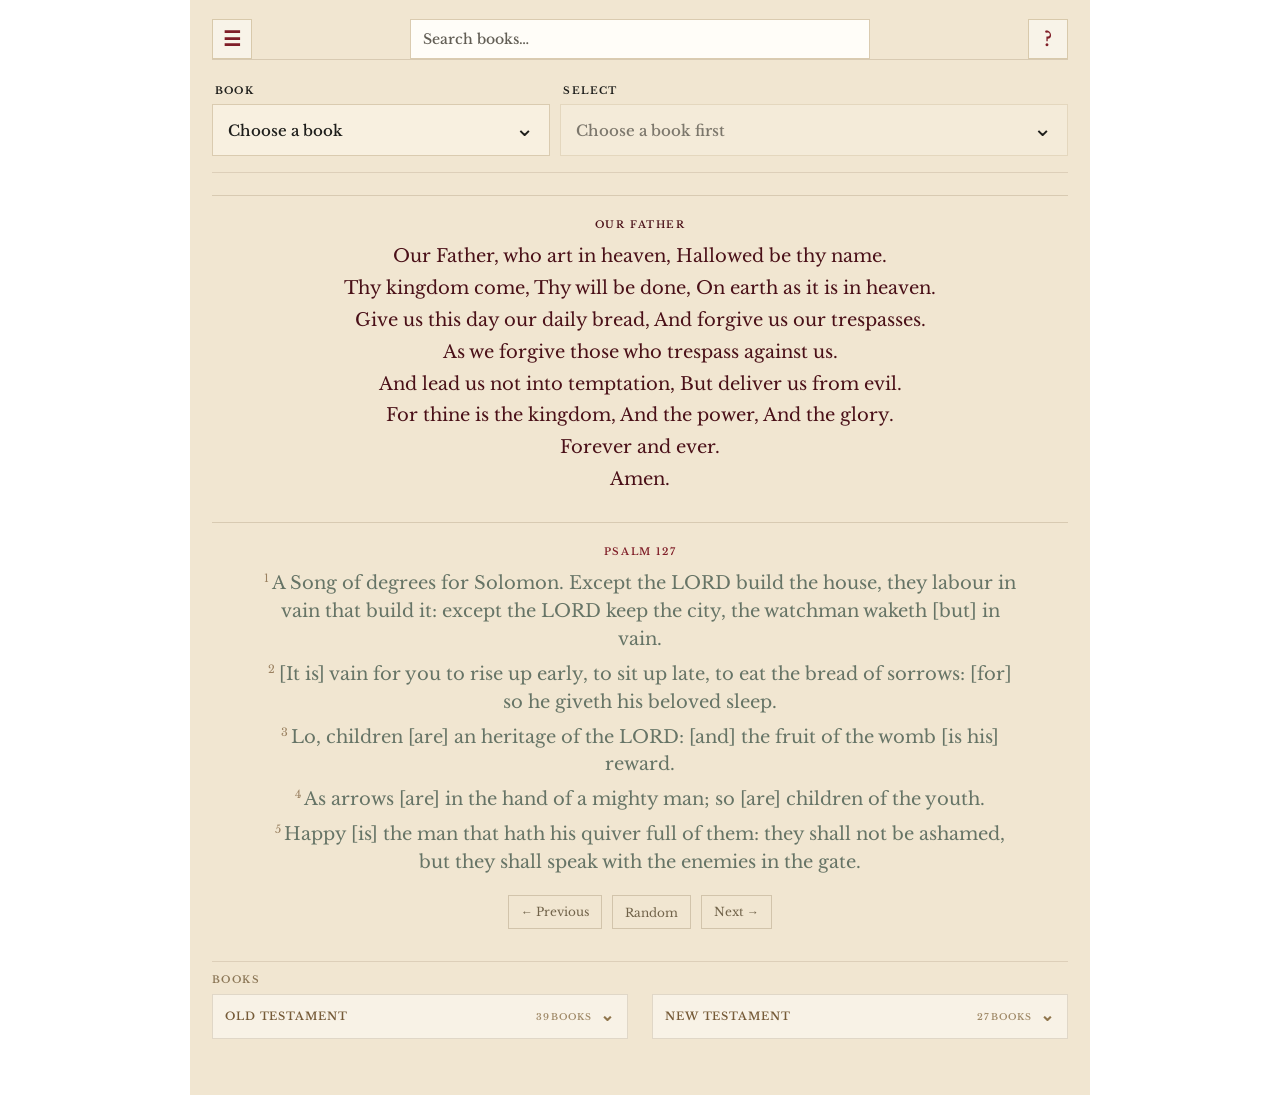
==== commit a2bac085: "Add files via upload" ====
--- a/index.html
+++ b/index.html
@@ -14,6 +14,7 @@
   <link rel="stylesheet" href="music-player.css" />
   <link rel="stylesheet" href="button-hints.css" />
   <link rel="stylesheet" href="help-tour.css" />
+  <link rel="stylesheet" href="psalm-spotlight.css" />
 </head>
 <body>
   <main class="shell">
@@ -45,6 +46,15 @@
     <section class="our-father-prayer" aria-labelledby="our-father-title">
       <h2 id="our-father-title">Our Father</h2>
       <div id="our-father-prayer-text"></div>
+    </section>
+    <section id="psalm-spotlight" class="psalm-spotlight" aria-labelledby="psalm-spotlight-title">
+      <h2 id="psalm-spotlight-title">Psalm</h2>
+      <div id="psalm-spotlight-text" aria-live="polite"></div>
+      <nav class="psalm-controls" aria-label="Psalm navigation">
+        <button id="psalm-previous" type="button" aria-label="Previous psalm">← Previous</button>
+        <button id="psalm-random" type="button">Random</button>
+        <button id="psalm-next" type="button" aria-label="Next psalm">Next →</button>
+      </nav>
     </section>
     <nav id="book-directory" class="book-directory" aria-label="Bible books">
       <div class="directory-label">Books</div>
@@ -240,6 +250,7 @@
     </div>
   </aside>
   <script type="module" src="app.js"></script>
+  <script type="module" src="psalm-spotlight.js"></script>
   <script type="module" src="tool-sidebar.js"></script>
   <script type="module" src="book-art-gallery.js"></script>
 </body>
--- a/psalm-spotlight.css
+++ b/psalm-spotlight.css
@@ -0,0 +1,11 @@
+.psalm-spotlight{width:100%;margin:0;padding:22px 10px 18px;border-top:1px solid rgba(117,91,56,.2);text-align:center}
+.psalm-spotlight h2{margin:0 0 12px;color:#7f1d27;font:600 10px 'DM Sans',sans-serif;letter-spacing:.16em;text-transform:uppercase}
+#psalm-spotlight-text{max-width:58ch;margin:0 auto;color:#667466;font:18px/1.55 'EB Garamond',Georgia,serif}
+#psalm-spotlight-text p{margin:0 0 7px}
+#psalm-spotlight-text p:last-child{margin-bottom:0}
+.psalm-verse-number{padding-right:.35em;color:#9a8060;font:11px 'DM Sans',sans-serif;vertical-align:super}
+.psalm-controls{display:flex;justify-content:center;align-items:center;gap:10px;margin:18px auto 0}
+.psalm-controls button{min-height:34px;padding:5px 12px;border:1px solid rgba(117,91,56,.25);border-radius:3px;background:transparent;color:#71634a;font:12px 'DM Sans',sans-serif;cursor:pointer}
+.psalm-controls button:hover{background:rgba(117,91,56,.08);color:#7f1d27}
+.psalm-controls button:focus-visible{outline:2px solid #8b6937;outline-offset:2px}
+@media(max-width:620px){.psalm-spotlight{padding:19px 4px 14px}#psalm-spotlight-text{font-size:17px;line-height:1.55}.psalm-spotlight h2{margin-bottom:10px}.psalm-controls{gap:8px;margin-top:15px}.psalm-controls button{padding-inline:10px}}
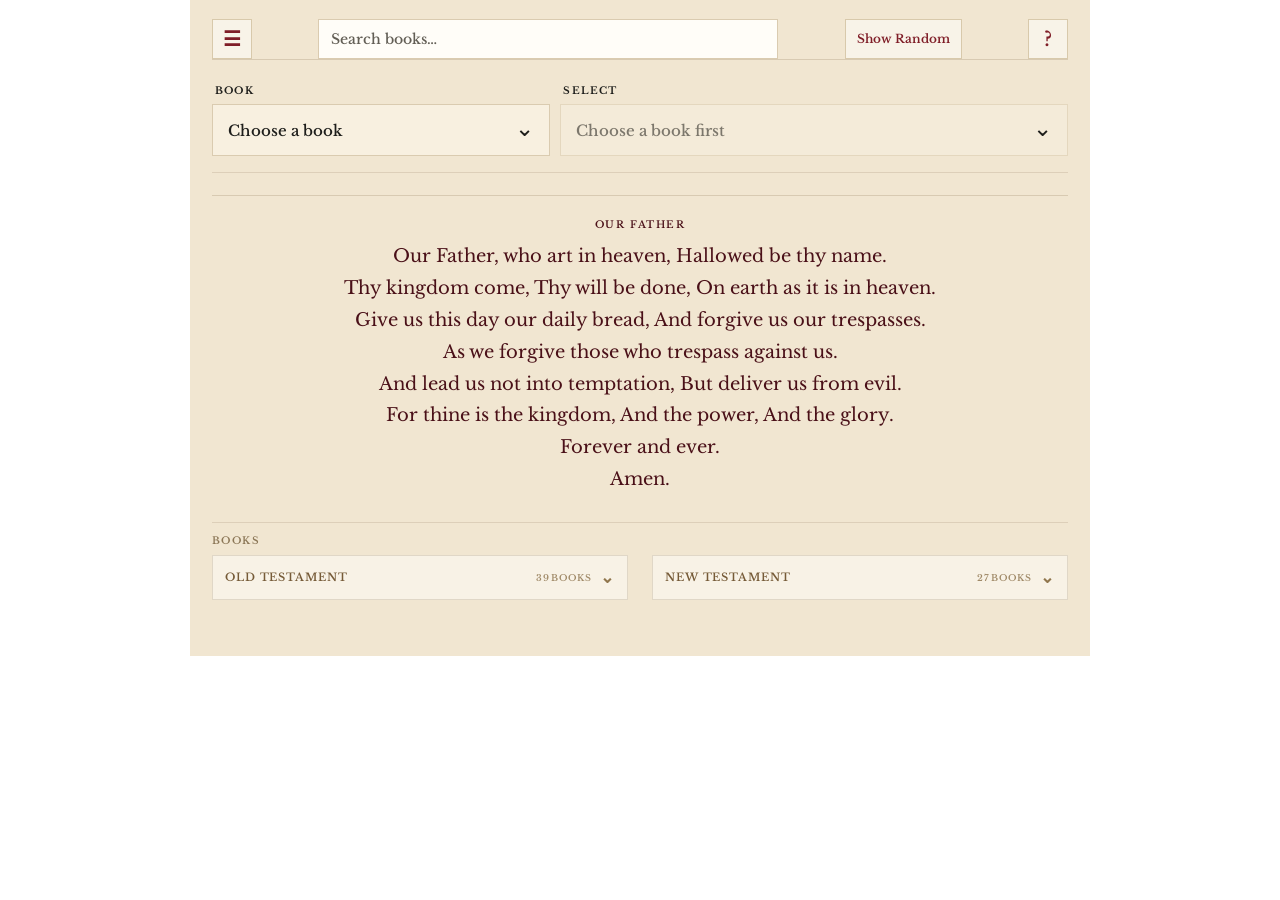
==== commit c1870eb6: "Add files via upload" ====
--- a/index.html
+++ b/index.html
@@ -18,7 +18,7 @@
 </head>
 <body>
   <main class="shell">
-    <header class="topline site-header"><div class="site-head-controls"><button id="tool-sidebar-toggle" class="tool-sidebar-toggle" type="button" aria-controls="tool-sidebar" aria-expanded="false" aria-label="Open tools sidebar" title="Tools">☰</button><div class="book-search-wrap header-book-search"><input id="book-search" type="search" aria-label="Search Bible books" aria-controls="book-search-results" aria-expanded="false" autocomplete="off" placeholder="Search books…" /><div id="book-search-results" class="book-search-results" role="listbox" aria-label="Matching Bible books" hidden></div></div><button id="open-help-tour" class="help-tour-launch" type="button" title="How to use this app" aria-label="Open the app guide">?</button></div></header>
+    <header class="topline site-header"><div class="site-head-controls"><button id="tool-sidebar-toggle" class="tool-sidebar-toggle" type="button" aria-controls="tool-sidebar" aria-expanded="false" aria-label="Open tools sidebar" title="Tools">☰</button><div class="book-search-wrap header-book-search"><input id="book-search" type="search" aria-label="Search Bible books" aria-controls="book-search-results" aria-expanded="false" autocomplete="off" placeholder="Search books…" /><div id="book-search-results" class="book-search-results" role="listbox" aria-label="Matching Bible books" hidden></div></div><button id="show-random-toggle" class="show-random-toggle" type="button" aria-controls="psalm-spotlight" aria-pressed="false" title="Show or hide random scripture">Show Random</button><button id="open-help-tour" class="help-tour-launch" type="button" title="How to use this app" aria-label="Open the app guide">?</button></div></header>
     <aside id="tool-sidebar" class="tool-sidebar" role="dialog" aria-modal="true" aria-labelledby="tool-sidebar-title" hidden><div class="tool-sidebar-backdrop" data-close-tool-sidebar></div><section class="tool-sidebar-panel"><div class="tool-sidebar-heading"><h2 id="tool-sidebar-title">Tools</h2><button id="tool-sidebar-close" type="button" aria-label="Close tools">×</button></div><div class="topline-actions sidebar-actions"><div class="header-saved-tools" role="group" aria-label="Saved verses"><span id="saved-summary" class="saved-summary" title="Saved verses">0 ☆</span><div class="export-actions" aria-label="Back up saved verses"><button id="download-zip" type="button" title="Download saved verses as a ZIP" aria-label="Download saved verses as a ZIP" disabled>Download</button><input id="import-saved-json" type="file" accept=".json,application/json" hidden /></div><div class="music-widget"><button id="music-note-toggle" class="music-note-toggle" type="button" aria-label="Open music and score player" aria-expanded="false" title="Music">♫</button><section id="music-panel" class="music-panel" aria-label="Music and score player" hidden><div class="music-panel-heading"><span>Music &amp; scores</span><button id="close-music-panel" type="button" aria-label="Close music panel">×</button></div><label class="music-control-label" for="music-format-select">Playlist</label><select id="music-format-select" class="music-select"><option value="midi">Hymn MIDI</option><option value="responsorial">Responsorial MIDI</option><option value="christmas">Christmas MIDI</option><option value="mp3">MP3</option></select><label id="music-song-label" class="music-control-label" for="midi-track-select">Song</label><select id="midi-track-select" class="music-select" disabled></select><label id="music-score-label" class="music-control-label" for="score-pdf-select" hidden>Score PDF</label><select id="score-pdf-select" class="music-select" hidden><option value="">Choose a score…</option><option value="christmas.pdf">Christmas score</option><option value="singlescorepdf.pdf">Single score</option></select><div id="midi-transpose-row" class="midi-transpose-row"><span id="midi-key-readout">Key: —</span><select id="midi-transpose-select" aria-label="Transpose song" disabled></select></div><div id="midi-player-controls" class="midi-player-controls"><button id="midi-previous" type="button" aria-label="Previous song" title="Previous" disabled>◀</button><button id="midi-play" type="button" aria-label="Play song" title="Play" disabled>▶</button><button id="midi-next" type="button" aria-label="Next song" title="Next" disabled>▶|</button></div><audio id="mp3-audio" preload="none" hidden></audio><p id="midi-player-status" class="midi-player-status" role="status" aria-live="polite">Loading hymn playlist…</p></section></div><button id="open-kjv-dictionary" class="dictionary-launch dictionary-top-button" type="button" title="Dictionary" aria-label="Open the word dictionary">Aa</button><button id="open-bible-dictionary" class="dictionary-launch dictionary-top-button religious-dictionary-button" type="button" title="Religious dictionary" aria-label="Open Easton’s and Smith’s Bible dictionaries">B</button><div class="translation-menu-wrap"><button id="translation-toggle" type="button" aria-label="Choose Bible translation" aria-haspopup="true" aria-expanded="false" title="Translation">KJV</button><div id="translation-popover" class="translation-popover" hidden><label id="translation-field" class="field translation-field"><span class="field-label">Translation</span><span class="select-wrap"><select id="translation-select" aria-label="Choose a Bible translation" disabled><option>King James Version</option></select><span class="select-chevron" aria-hidden="true">⌄</span></span></label></div></div><span id="export-status" class="export-status" role="status" aria-live="polite"></span><div id="selection-tools" class="selection-tools" hidden><span id="selection-summary"></span><button id="save-highlight" type="button" hidden>Save highlight</button><button id="favorite-selection" type="button">Favorite selected</button><button id="copy-selection" type="button">Copy selected</button><button id="clear-selection" type="button">Clear</button></div></div><div class="prayer-menu-wrap"><button id="open-prayers" class="prayer-launch" type="button" aria-label="Choose a prayer" aria-haspopup="menu" aria-expanded="false" aria-controls="prayer-menu" title="Prayer"><span class="toolbar-icon-emoji" aria-hidden="true">⛪</span></button><div id="prayer-menu" class="prayer-menu" role="menu" aria-label="Prayers" hidden></div></div><div class="backup-wrap"><button id="backup-menu-toggle" class="backup-launch" type="button" aria-haspopup="menu" aria-expanded="false" aria-controls="backup-menu" aria-label="Save/Load App" title="Save/Load App"><span class="toolbar-icon-emoji" aria-hidden="true">💾</span></button><div id="backup-menu" class="backup-menu" role="menu" aria-label="Saved verse backup" hidden><button id="download-json" type="button" role="menuitem" disabled>Save app</button><button id="import-json-button" type="button" role="menuitem">Load app</button></div></div><button id="toggle-book-art-gallery" class="gallery-visibility-toggle" type="button" aria-controls="book-art-gallery" aria-expanded="false" aria-label="Show images at the bottom of the page" title="Show or hide images"><span aria-hidden="true">▧</span><span class="gallery-visibility-label">Show images</span></button><button id="side-art-toggle" class="side-art-toggle" type="button" aria-controls="side-art-left side-art-right" aria-expanded="false" aria-label="Show side images" title="Show side images"><span aria-hidden="true">▧</span><span class="side-art-toggle-label">Side images</span></button><button id="download-bible-zip" type="button" aria-label="Download the complete Bible as a ZIP" title="Download all" disabled><span class="toolbar-icon-emoji" aria-hidden="true">📖</span></button><button id="open-content-downloads" type="button" class="content-download-launch" aria-label="Download selected topics, devotionals, survey results, or prayers" title="Download selected content"><span class="toolbar-icon-emoji" aria-hidden="true">⬇</span></button></div></section></aside>
     <aside id="side-art-left" class="side-art side-art-left" aria-hidden="true" hidden><div id="side-art-left-stack" class="side-art-stack"></div></aside>
     <aside id="side-art-right" class="side-art side-art-right" aria-hidden="true" hidden><div id="side-art-right-stack" class="side-art-stack"></div></aside>
@@ -36,6 +36,17 @@
         <span class="select-wrap"><select id="topic-select" aria-label="Choose a topic" disabled><option value="" selected disabled>Choose a topic</option></select><span class="select-chevron" aria-hidden="true">⌄</span></span>
       </label>
     </section>
+    <section id="psalm-spotlight" class="psalm-spotlight" aria-labelledby="psalm-spotlight-title" hidden>
+      <h2 id="psalm-spotlight-title">Random Scripture</h2>
+      <button id="hide-random-button" class="hide-random-button" type="button">Hide Random</button>
+      <label class="psalm-book-picker"><span class="sr-only">Choose a book for random scripture</span><select id="random-book-select" aria-label="Choose a book" disabled><option value="">Loading books…</option></select></label>
+      <nav class="psalm-controls" aria-label="Scripture navigation">
+        <button id="psalm-previous" type="button" aria-label="Previous passage">← Previous</button>
+        <button id="psalm-random" type="button">Random</button>
+        <button id="psalm-next" type="button" aria-label="Next passage">Next →</button>
+      </nav>
+      <div id="psalm-spotlight-text" aria-live="polite"></div>
+    </section>
     <section class="reading" aria-live="polite">
       <div class="section-heading">
         <div><p class="eyebrow" id="topic-kicker"></p><h2 id="topic-title"></h2></div>
@@ -46,15 +57,6 @@
     <section class="our-father-prayer" aria-labelledby="our-father-title">
       <h2 id="our-father-title">Our Father</h2>
       <div id="our-father-prayer-text"></div>
-    </section>
-    <section id="psalm-spotlight" class="psalm-spotlight" aria-labelledby="psalm-spotlight-title">
-      <h2 id="psalm-spotlight-title">Psalm</h2>
-      <div id="psalm-spotlight-text" aria-live="polite"></div>
-      <nav class="psalm-controls" aria-label="Psalm navigation">
-        <button id="psalm-previous" type="button" aria-label="Previous psalm">← Previous</button>
-        <button id="psalm-random" type="button">Random</button>
-        <button id="psalm-next" type="button" aria-label="Next psalm">Next →</button>
-      </nav>
     </section>
     <nav id="book-directory" class="book-directory" aria-label="Bible books">
       <div class="directory-label">Books</div>
--- a/psalm-spotlight.css
+++ b/psalm-spotlight.css
@@ -1,11 +1,21 @@
+#psalm-spotlight[hidden]{display:none!important}
+.show-random-toggle{order:2;flex:0 0 auto;min-height:40px;padding:0 11px;border:1px solid #d8c9ab;border-radius:8px;background:#f8f3e8;color:#7f1d27;font:600 12px 'DM Sans',sans-serif;white-space:nowrap;cursor:pointer}
+.show-random-toggle:hover,.show-random-toggle[aria-pressed="true"]{background:#efe4cd;border-color:#bdab86}
+.show-random-toggle:focus-visible,.psalm-controls button:focus-visible{outline:2px solid #8b6937;outline-offset:2px}
+.site-header #open-help-tour{order:3}
 .psalm-spotlight{width:100%;margin:0;padding:22px 10px 18px;border-top:1px solid rgba(117,91,56,.2);text-align:center}
 .psalm-spotlight h2{margin:0 0 12px;color:#7f1d27;font:600 10px 'DM Sans',sans-serif;letter-spacing:.16em;text-transform:uppercase}
+.hide-random-button{display:block;margin:0 auto 12px;padding:4px 10px;border:1px solid rgba(117,91,56,.25);border-radius:3px;background:transparent;color:#71634a;font:12px 'DM Sans',sans-serif;cursor:pointer}
+.hide-random-button:hover{background:rgba(117,91,56,.08);color:#7f1d27}
+.hide-random-button:focus-visible{outline:2px solid #8b6937;outline-offset:2px}
+.psalm-book-picker{display:block;width:min(260px,100%);margin:0 auto 14px}
+.psalm-book-picker select{box-sizing:border-box;width:100%;height:38px;padding:0 30px 0 10px;border:1px solid rgba(117,91,56,.28);border-radius:3px;background:#fffdf8;color:#554b39;font:14px 'DM Sans',sans-serif}
+.psalm-book-picker select:focus-visible{outline:2px solid #8b6937;outline-offset:2px}
 #psalm-spotlight-text{max-width:58ch;margin:0 auto;color:#667466;font:18px/1.55 'EB Garamond',Georgia,serif}
 #psalm-spotlight-text p{margin:0 0 7px}
 #psalm-spotlight-text p:last-child{margin-bottom:0}
 .psalm-verse-number{padding-right:.35em;color:#9a8060;font:11px 'DM Sans',sans-serif;vertical-align:super}
-.psalm-controls{display:flex;justify-content:center;align-items:center;gap:10px;margin:18px auto 0}
+.psalm-controls{display:flex;justify-content:center;align-items:center;gap:10px;margin:0 auto 18px}
 .psalm-controls button{min-height:34px;padding:5px 12px;border:1px solid rgba(117,91,56,.25);border-radius:3px;background:transparent;color:#71634a;font:12px 'DM Sans',sans-serif;cursor:pointer}
 .psalm-controls button:hover{background:rgba(117,91,56,.08);color:#7f1d27}
-.psalm-controls button:focus-visible{outline:2px solid #8b6937;outline-offset:2px}
-@media(max-width:620px){.psalm-spotlight{padding:19px 4px 14px}#psalm-spotlight-text{font-size:17px;line-height:1.55}.psalm-spotlight h2{margin-bottom:10px}.psalm-controls{gap:8px;margin-top:15px}.psalm-controls button{padding-inline:10px}}
+@media(max-width:620px){.show-random-toggle{min-height:38px;padding:0 8px;font-size:11px}.site-header #open-help-tour{order:3}.psalm-spotlight{padding:19px 4px 14px}#psalm-spotlight-text{font-size:17px;line-height:1.55}.psalm-spotlight h2{margin-bottom:10px}.psalm-controls{gap:8px;margin-bottom:15px}.psalm-controls button{padding-inline:10px}}
